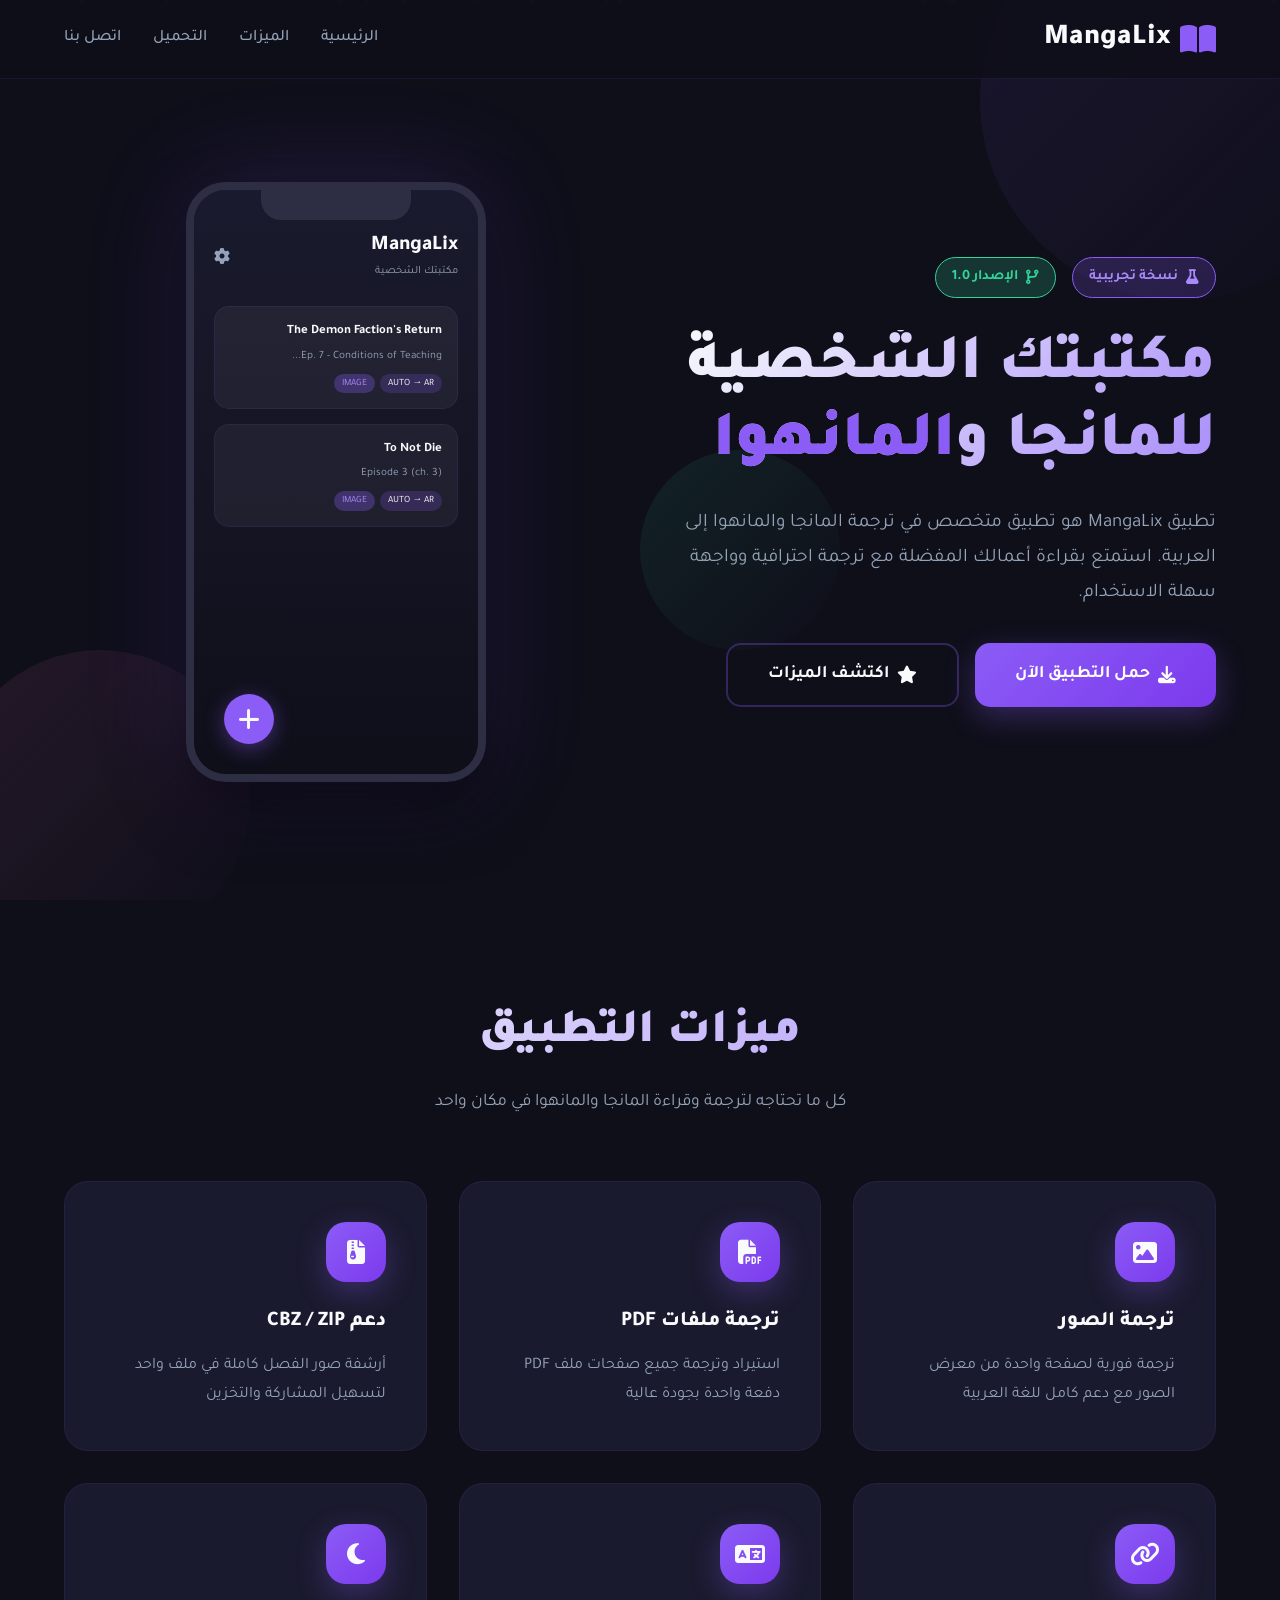
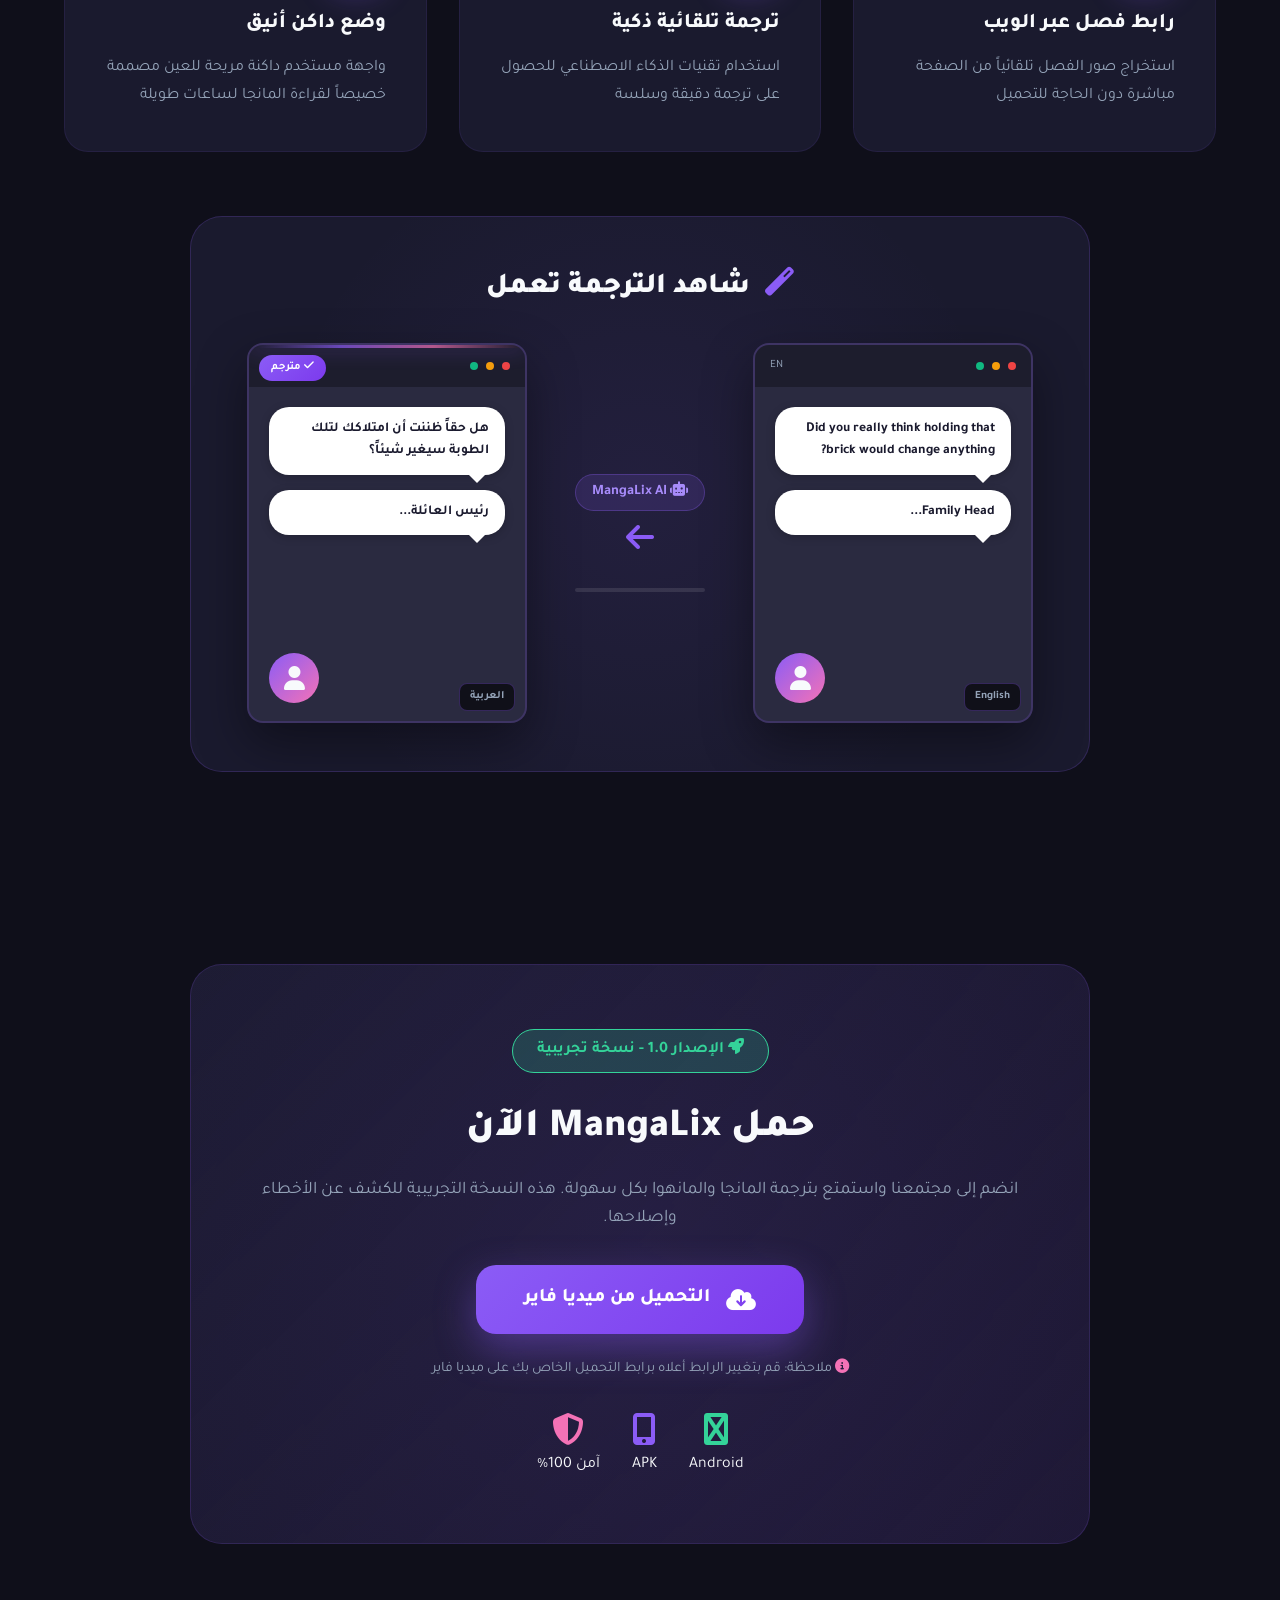
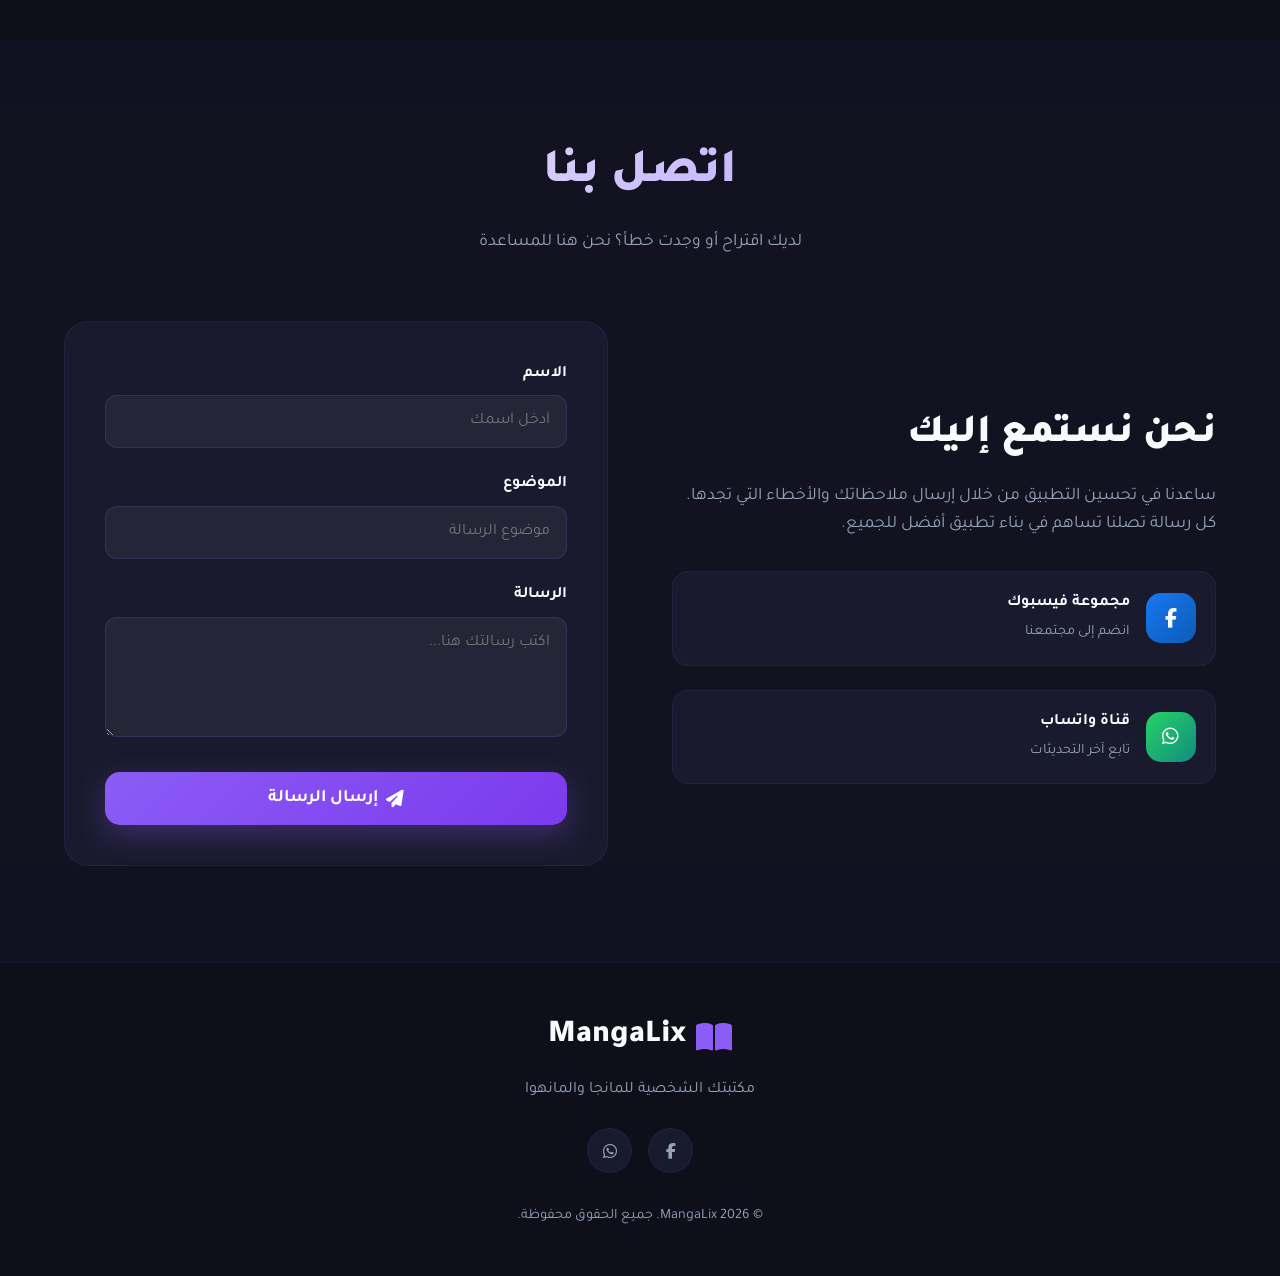
==== index.html @ 14a96220 "Add files via upload" ====
<!DOCTYPE html>
<html lang="ar" dir="rtl">
<head>
    <meta charset="UTF-8">
    <meta name="viewport" content="width=device-width, initial-scale=1.0">
    <title>MangaLix - مكتبتك الشخصية للمانجا والمانهوا</title>
    <link href="https://fonts.googleapis.com/css2?family=Tajawal:wght@300;400;500;700;800;900&display=swap" rel="stylesheet">
    <link rel="stylesheet" href="https://cdnjs.cloudflare.com/ajax/libs/font-awesome/6.4.0/css/all.min.css">
    <link href="https://unpkg.com/aos@2.3.1/dist/aos.css" rel="stylesheet">
    <style>
        :root {
            --primary: #8b5cf6;
            --primary-dark: #7c3aed;
            --primary-light: #a78bfa;
            --bg-dark: #0f0f1a;
            --bg-card: #1a1a2e;
            --bg-card-hover: #252542;
            --text-primary: #f8fafc;
            --text-secondary: #94a3b8;
            --accent: #f472b6;
            --success: #34d399;
        }

        * {
            margin: 0;
            padding: 0;
            box-sizing: border-box;
        }

        body {
            font-family: 'Tajawal', sans-serif;
            background: var(--bg-dark);
            color: var(--text-primary);
            overflow-x: hidden;
            line-height: 1.6;
        }

        .bg-animation {
            position: fixed;
            top: 0;
            left: 0;
            width: 100%;
            height: 100%;
            z-index: -1;
            overflow: hidden;
        }

        .bg-animation .circle {
            position: absolute;
            border-radius: 50%;
            background: linear-gradient(135deg, var(--primary), transparent);
            opacity: 0.1;
            animation: float 20s infinite ease-in-out;
        }

        .bg-animation .circle:nth-child(1) {
            width: 400px;
            height: 400px;
            top: -100px;
            right: -100px;
            animation-delay: 0s;
        }

        .bg-animation .circle:nth-child(2) {
            width: 300px;
            height: 300px;
            bottom: -50px;
            left: -50px;
            background: linear-gradient(135deg, var(--accent), transparent);
            animation-delay: 5s;
        }

        .bg-animation .circle:nth-child(3) {
            width: 200px;
            height: 200px;
            top: 50%;
            left: 50%;
            background: linear-gradient(135deg, var(--success), transparent);
            animation-delay: 10s;
        }

        @keyframes float {
            0%, 100% { transform: translate(0, 0) scale(1); }
            33% { transform: translate(30px, -30px) scale(1.1); }
            66% { transform: translate(-20px, 20px) scale(0.9); }
        }

        nav {
            position: fixed;
            top: 0;
            width: 100%;
            padding: 1rem 5%;
            display: flex;
            justify-content: space-between;
            align-items: center;
            z-index: 1000;
            background: rgba(15, 15, 26, 0.9);
            backdrop-filter: blur(20px);
            border-bottom: 1px solid rgba(139, 92, 246, 0.1);
            transition: all 0.3s ease;
        }

        nav.scrolled {
            padding: 0.7rem 5%;
            box-shadow: 0 10px 40px rgba(139, 92, 246, 0.1);
        }

        .logo {
            display: flex;
            align-items: center;
            gap: 10px;
            font-size: 1.8rem;
            font-weight: 900;
            color: var(--text-primary);
            text-decoration: none;
        }

        .logo i {
            color: var(--primary);
            font-size: 2rem;
        }

        .nav-links {
            display: flex;
            gap: 2rem;
            list-style: none;
        }

        .nav-links a {
            color: var(--text-secondary);
            text-decoration: none;
            font-weight: 500;
            transition: all 0.3s ease;
            position: relative;
        }

        .nav-links a::after {
            content: '';
            position: absolute;
            bottom: -5px;
            right: 0;
            width: 0;
            height: 2px;
            background: var(--primary);
            transition: width 0.3s ease;
        }

        .nav-links a:hover {
            color: var(--primary);
        }

        .nav-links a:hover::after {
            width: 100%;
        }

        .mobile-menu-btn {
            display: none;
            background: none;
            border: none;
            color: var(--text-primary);
            font-size: 1.5rem;
            cursor: pointer;
        }

        .hero {
            min-height: 100vh;
            display: flex;
            align-items: center;
            justify-content: center;
            padding: 8rem 5% 4rem;
            position: relative;
        }

        .hero-content {
            display: grid;
            grid-template-columns: 1fr 1fr;
            gap: 4rem;
            max-width: 1400px;
            width: 100%;
            align-items: center;
        }

        .hero-text h1 {
            font-size: 4rem;
            font-weight: 900;
            line-height: 1.2;
            margin-bottom: 1.5rem;
            background: linear-gradient(135deg, var(--text-primary), var(--primary-light));
            -webkit-background-clip: text;
            -webkit-text-fill-color: transparent;
            background-clip: text;
        }

        .hero-text h1 span {
            color: var(--primary);
            -webkit-text-fill-color: var(--primary);
        }

        .hero-text p {
            font-size: 1.2rem;
            color: var(--text-secondary);
            margin-bottom: 2rem;
            line-height: 1.8;
        }

        .hero-badges {
            display: flex;
            gap: 1rem;
            margin-bottom: 2rem;
            flex-wrap: wrap;
        }

        .badge {
            padding: 0.5rem 1rem;
            border-radius: 50px;
            font-size: 0.9rem;
            font-weight: 600;
            display: flex;
            align-items: center;
            gap: 0.5rem;
        }

        .badge.beta {
            background: rgba(139, 92, 246, 0.2);
            color: var(--primary-light);
            border: 1px solid var(--primary);
        }

        .badge.version {
            background: rgba(52, 211, 153, 0.2);
            color: var(--success);
            border: 1px solid var(--success);
        }

        .cta-buttons {
            display: flex;
            gap: 1rem;
            flex-wrap: wrap;
        }

        .btn {
            padding: 1rem 2.5rem;
            border-radius: 15px;
            font-size: 1.1rem;
            font-weight: 700;
            text-decoration: none;
            display: inline-flex;
            align-items: center;
            gap: 0.5rem;
            transition: all 0.3s ease;
            cursor: pointer;
            border: none;
            font-family: 'Tajawal', sans-serif;
        }

        .btn-primary {
            background: linear-gradient(135deg, var(--primary), var(--primary-dark));
            color: white;
            box-shadow: 0 10px 30px rgba(139, 92, 246, 0.3);
        }

        .btn-primary:hover {
            transform: translateY(-3px);
            box-shadow: 0 15px 40px rgba(139, 92, 246, 0.4);
        }

        .btn-secondary {
            background: transparent;
            color: var(--text-primary);
            border: 2px solid rgba(139, 92, 246, 0.3);
        }

        .btn-secondary:hover {
            border-color: var(--primary);
            background: rgba(139, 92, 246, 0.1);
        }

        .hero-image {
            position: relative;
            display: flex;
            justify-content: center;
        }

        .phone-mockup {
            width: 300px;
            height: 600px;
            background: var(--bg-card);
            border-radius: 40px;
            border: 8px solid #2d2d44;
            position: relative;
            overflow: hidden;
            box-shadow: 0 30px 60px rgba(0, 0, 0, 0.5), 0 0 100px rgba(139, 92, 246, 0.2);
            animation: phoneFloat 6s ease-in-out infinite;
        }

        @keyframes phoneFloat {
            0%, 100% { transform: translateY(0) rotate(0deg); }
            50% { transform: translateY(-20px) rotate(2deg); }
        }

        .phone-mockup .notch {
            position: absolute;
            top: 0;
            left: 50%;
            transform: translateX(-50%);
            width: 150px;
            height: 30px;
            background: #2d2d44;
            border-radius: 0 0 20px 20px;
            z-index: 10;
        }

        .phone-screen {
            width: 100%;
            height: 100%;
            background: linear-gradient(180deg, #1a1a2e 0%, #0f0f1a 100%);
            padding: 40px 20px 20px;
            display: flex;
            flex-direction: column;
            gap: 15px;
        }

        .phone-header {
            display: flex;
            justify-content: space-between;
            align-items: center;
            margin-bottom: 10px;
        }

        .phone-header .app-title {
            font-weight: 800;
            font-size: 1.3rem;
            color: var(--text-primary);
        }

        .phone-header .app-subtitle {
            font-size: 0.7rem;
            color: var(--text-secondary);
        }

        .phone-card {
            background: rgba(255, 255, 255, 0.05);
            border-radius: 15px;
            padding: 15px;
            border: 1px solid rgba(139, 92, 246, 0.1);
        }

        .phone-card .card-title {
            font-size: 0.9rem;
            font-weight: 700;
            margin-bottom: 5px;
        }

        .phone-card .card-desc {
            font-size: 0.7rem;
            color: var(--text-secondary);
        }

        .phone-fab {
            position: absolute;
            bottom: 30px;
            left: 30px;
            width: 50px;
            height: 50px;
            background: var(--primary);
            border-radius: 50%;
            display: flex;
            align-items: center;
            justify-content: center;
            font-size: 1.5rem;
            box-shadow: 0 5px 20px rgba(139, 92, 246, 0.4);
        }

        /* Features Section */
        .features {
            padding: 6rem 5%;
            position: relative;
        }

        .section-header {
            text-align: center;
            margin-bottom: 4rem;
        }

        .section-header h2 {
            font-size: 3rem;
            font-weight: 900;
            margin-bottom: 1rem;
            background: linear-gradient(135deg, var(--text-primary), var(--primary-light));
            -webkit-background-clip: text;
            -webkit-text-fill-color: transparent;
            background-clip: text;
        }

        .section-header p {
            color: var(--text-secondary);
            font-size: 1.1rem;
            max-width: 600px;
            margin: 0 auto;
        }

        .features-grid {
            display: grid;
            grid-template-columns: repeat(auto-fit, minmax(300px, 1fr));
            gap: 2rem;
            max-width: 1400px;
            margin: 0 auto;
        }

        .feature-card {
            background: var(--bg-card);
            border-radius: 24px;
            padding: 2.5rem;
            border: 1px solid rgba(139, 92, 246, 0.1);
            transition: all 0.4s ease;
            position: relative;
            overflow: hidden;
        }

        .feature-card::before {
            content: '';
            position: absolute;
            top: 0;
            left: 0;
            width: 100%;
            height: 4px;
            background: linear-gradient(90deg, var(--primary), var(--accent));
            transform: scaleX(0);
            transform-origin: right;
            transition: transform 0.4s ease;
        }

        .feature-card:hover {
            transform: translateY(-10px);
            background: var(--bg-card-hover);
            box-shadow: 0 20px 40px rgba(0, 0, 0, 0.3);
        }

        .feature-card:hover::before {
            transform: scaleX(1);
        }

        .feature-icon {
            width: 60px;
            height: 60px;
            background: linear-gradient(135deg, var(--primary), var(--primary-dark));
            border-radius: 20px;
            display: flex;
            align-items: center;
            justify-content: center;
            font-size: 1.5rem;
            margin-bottom: 1.5rem;
            box-shadow: 0 10px 30px rgba(139, 92, 246, 0.3);
        }

        .feature-card h3 {
            font-size: 1.3rem;
            margin-bottom: 0.8rem;
            font-weight: 800;
        }

        .feature-card p {
            color: var(--text-secondary);
            line-height: 1.8;
        }

        /* Manga Translation Animation */
        .manga-translate-demo {
            max-width: 900px;
            margin: 4rem auto 0;
            background: var(--bg-card);
            border-radius: 32px;
            padding: 3rem;
            border: 1px solid rgba(139, 92, 246, 0.2);
            position: relative;
            overflow: hidden;
        }

        .manga-translate-demo::before {
            content: '';
            position: absolute;
            top: 0;
            left: 0;
            width: 100%;
            height: 100%;
            background: radial-gradient(circle at 50% 50%, rgba(139, 92, 246, 0.08) 0%, transparent 70%);
            pointer-events: none;
        }

        .manga-translate-demo > * {
            position: relative;
            z-index: 1;
        }

        .manga-translate-demo h3 {
            text-align: center;
            font-size: 1.8rem;
            font-weight: 900;
            margin-bottom: 2rem;
            color: var(--text-primary);
        }

        .manga-translate-demo h3 i {
            color: var(--primary);
            margin-left: 0.5rem;
        }

        .manga-page-container {
            display: flex;
            justify-content: center;
            align-items: center;
            gap: 3rem;
            flex-wrap: wrap;
        }

        .manga-page {
            width: 280px;
            height: 380px;
            background: #2a2a40;
            border-radius: 16px;
            position: relative;
            overflow: hidden;
            box-shadow: 0 20px 50px rgba(0,0,0,0.4);
            border: 2px solid rgba(139, 92, 246, 0.2);
        }

        .manga-page-header {
            padding: 12px 15px;
            background: rgba(0,0,0,0.3);
            display: flex;
            align-items: center;
            gap: 8px;
        }

        .manga-page-header .dot {
            width: 8px;
            height: 8px;
            border-radius: 50%;
        }

        .manga-page-header .dot.red { background: #ef4444; }
        .manga-page-header .dot.yellow { background: #f59e0b; }
        .manga-page-header .dot.green { background: #10b981; }

        .manga-page-header span {
            font-size: 0.7rem;
            color: var(--text-secondary);
            margin-right: auto;
        }

        .manga-content {
            padding: 20px;
            display: flex;
            flex-direction: column;
            gap: 15px;
            height: calc(100% - 40px);
        }

        .manga-bubble {
            background: white;
            border-radius: 20px;
            padding: 12px 16px;
            position: relative;
            box-shadow: 0 2px 10px rgba(0,0,0,0.2);
            transition: all 0.8s ease;
        }

        .manga-bubble::after {
            content: '';
            position: absolute;
            bottom: -8px;
            right: 20px;
            width: 0;
            height: 0;
            border-left: 8px solid transparent;
            border-right: 8px solid transparent;
            border-top: 8px solid white;
        }

        .manga-bubble .bubble-text {
            font-size: 0.85rem;
            color: #1a1a2e;
            font-weight: 600;
            transition: all 0.8s ease;
            min-height: 20px;
        }

        .manga-bubble.arabic .bubble-text {
            direction: rtl;
            text-align: right;
        }

        .manga-avatar {
            width: 50px;
            height: 50px;
            border-radius: 50%;
            background: linear-gradient(135deg, var(--primary), var(--accent));
            display: flex;
            align-items: center;
            justify-content: center;
            font-size: 1.5rem;
            margin-top: auto;
            align-self: flex-end;
        }

        .arrow-container {
            display: flex;
            flex-direction: column;
            align-items: center;
            gap: 0.5rem;
        }

        .arrow-container .translate-label {
            font-size: 0.9rem;
            color: var(--primary-light);
            font-weight: 700;
            background: rgba(139, 92, 246, 0.15);
            padding: 6px 16px;
            border-radius: 50px;
            border: 1px solid rgba(139, 92, 246, 0.3);
        }

        .arrow-container .arrow-icon {
            font-size: 2rem;
            color: var(--primary);
            animation: arrowPulse 2s ease-in-out infinite;
        }

        @keyframes arrowPulse {
            0%, 100% { transform: translateX(0); opacity: 1; }
            50% { transform: translateX(-10px); opacity: 0.6; }
        }

        .scan-line {
            position: absolute;
            top: 0;
            left: 0;
            width: 100%;
            height: 3px;
            background: linear-gradient(90deg, transparent, var(--primary), var(--accent), transparent);
            box-shadow: 0 0 20px var(--primary);
            animation: scanDown 3s ease-in-out infinite;
            opacity: 0.7;
        }

        @keyframes scanDown {
            0% { top: 0; opacity: 0; }
            10% { opacity: 0.7; }
            90% { opacity: 0.7; }
            100% { top: 100%; opacity: 0; }
        }

        .translate-badge {
            position: absolute;
            top: 10px;
            left: 10px;
            background: linear-gradient(135deg, var(--primary), var(--primary-dark));
            color: white;
            padding: 4px 12px;
            border-radius: 50px;
            font-size: 0.7rem;
            font-weight: 700;
            animation: badgePulse 2s ease-in-out infinite;
        }

        @keyframes badgePulse {
            0%, 100% { transform: scale(1); }
            50% { transform: scale(1.1); }
        }

        .lang-indicator {
            position: absolute;
            bottom: 10px;
            right: 10px;
            background: rgba(0,0,0,0.6);
            padding: 4px 10px;
            border-radius: 8px;
            font-size: 0.7rem;
            font-weight: 700;
            color: var(--text-secondary);
            border: 1px solid rgba(139, 92, 246, 0.3);
        }

        .progress-bar {
            width: 100%;
            height: 4px;
            background: rgba(255,255,255,0.1);
            border-radius: 2px;
            margin-top: 10px;
            overflow: hidden;
        }

        .progress-bar .fill {
            height: 100%;
            background: linear-gradient(90deg, var(--primary), var(--accent));
            border-radius: 2px;
            width: 0%;
            animation: progressFill 3s ease-in-out infinite;
        }

        @keyframes progressFill {
            0% { width: 0%; }
            50% { width: 100%; }
            100% { width: 100%; }
        }

        /* Download Section */
        .download {
            padding: 6rem 5%;
            position: relative;
        }

        .download-card {
            max-width: 900px;
            margin: 0 auto;
            background: linear-gradient(135deg, var(--bg-card), rgba(139, 92, 246, 0.1));
            border-radius: 32px;
            padding: 4rem;
            text-align: center;
            border: 1px solid rgba(139, 92, 246, 0.2);
            position: relative;
            overflow: hidden;
        }

        .download-card::before {
            content: '';
            position: absolute;
            top: -50%;
            left: -50%;
            width: 200%;
            height: 200%;
            background: radial-gradient(circle, rgba(139, 92, 246, 0.1) 0%, transparent 70%);
            animation: rotate 20s linear infinite;
        }

        @keyframes rotate {
            from { transform: rotate(0deg); }
            to { transform: rotate(360deg); }
        }

        .download-card > * {
            position: relative;
            z-index: 1;
        }

        .download-card h2 {
            font-size: 2.5rem;
            font-weight: 900;
            margin-bottom: 1rem;
        }

        .download-card .version-tag {
            display: inline-block;
            background: rgba(52, 211, 153, 0.2);
            color: var(--success);
            padding: 0.5rem 1.5rem;
            border-radius: 50px;
            font-weight: 700;
            margin-bottom: 1.5rem;
            border: 1px solid var(--success);
        }

        .download-card p {
            color: var(--text-secondary);
            margin-bottom: 2rem;
            font-size: 1.1rem;
        }

        .download-btn {
            display: inline-flex;
            align-items: center;
            gap: 1rem;
            background: linear-gradient(135deg, var(--primary), var(--primary-dark));
            color: white;
            padding: 1.2rem 3rem;
            border-radius: 20px;
            text-decoration: none;
            font-size: 1.2rem;
            font-weight: 800;
            box-shadow: 0 15px 40px rgba(139, 92, 246, 0.4);
            transition: all 0.3s ease;
            border: none;
            cursor: pointer;
            font-family: 'Tajawal', sans-serif;
        }

        .download-btn:hover {
            transform: translateY(-5px) scale(1.05);
            box-shadow: 0 25px 50px rgba(139, 92, 246, 0.5);
        }

        .download-btn i {
            font-size: 1.5rem;
        }

        .download-note {
            margin-top: 1.5rem;
            color: var(--text-secondary);
            font-size: 0.9rem;
        }

        .download-note i {
            color: var(--accent);
        }

        .download-card .platforms {
            margin-top: 2rem;
            display: flex;
            justify-content: center;
            gap: 2rem;
            flex-wrap: wrap;
        }

        .download-card .platforms > div {
            text-align: center;
        }

        .download-card .platforms i {
            font-size: 2rem;
            margin-bottom: 0.5rem;
        }

        .download-card .platforms span {
            font-size: 0.9rem;
            color: var(--text-secondary);
        }

        /* Contact Section */
        .contact {
            padding: 6rem 5%;
            background: rgba(139, 92, 246, 0.03);
        }

        .contact-grid {
            display: grid;
            grid-template-columns: 1fr 1fr;
            gap: 4rem;
            max-width: 1200px;
            margin: 0 auto;
            align-items: center;
        }

        .contact-info h2 {
            font-size: 2.5rem;
            font-weight: 900;
            margin-bottom: 1rem;
        }

        .contact-info p {
            color: var(--text-secondary);
            margin-bottom: 2rem;
            font-size: 1.1rem;
        }

        .contact-methods {
            display: flex;
            flex-direction: column;
            gap: 1.5rem;
        }

        .contact-method {
            display: flex;
            align-items: center;
            gap: 1rem;
            padding: 1.2rem;
            background: var(--bg-card);
            border-radius: 16px;
            border: 1px solid rgba(139, 92, 246, 0.1);
            transition: all 0.3s ease;
            text-decoration: none;
            color: var(--text-primary);
        }

        .contact-method:hover {
            background: var(--bg-card-hover);
            transform: translateX(-10px);
            border-color: var(--primary);
        }

        .contact-method .icon {
            width: 50px;
            height: 50px;
            background: linear-gradient(135deg, var(--primary), var(--primary-dark));
            border-radius: 15px;
            display: flex;
            align-items: center;
            justify-content: center;
            font-size: 1.2rem;
            flex-shrink: 0;
        }

        .contact-method .info h4 {
            font-weight: 700;
            margin-bottom: 0.2rem;
        }

        .contact-method .info span {
            color: var(--text-secondary);
            font-size: 0.9rem;
        }

        .contact-form {
            background: var(--bg-card);
            padding: 2.5rem;
            border-radius: 24px;
            border: 1px solid rgba(139, 92, 246, 0.1);
        }

        .form-group {
            margin-bottom: 1.5rem;
        }

        .form-group label {
            display: block;
            margin-bottom: 0.5rem;
            font-weight: 600;
        }

        .form-group input,
        .form-group textarea {
            width: 100%;
            padding: 1rem;
            background: rgba(255, 255, 255, 0.05);
            border: 1px solid rgba(139, 92, 246, 0.2);
            border-radius: 12px;
            color: var(--text-primary);
            font-family: 'Tajawal', sans-serif;
            font-size: 1rem;
            transition: all 0.3s ease;
        }

        .form-group input:focus,
        .form-group textarea:focus {
            outline: none;
            border-color: var(--primary);
            box-shadow: 0 0 20px rgba(139, 92, 246, 0.1);
        }

        .form-group textarea {
            min-height: 120px;
            resize: vertical;
        }

        /* Footer */
        footer {
            padding: 3rem 5%;
            text-align: center;
            border-top: 1px solid rgba(139, 92, 246, 0.1);
        }

        .footer-logo {
            font-size: 2rem;
            font-weight: 900;
            margin-bottom: 1rem;
            display: flex;
            align-items: center;
            justify-content: center;
            gap: 10px;
        }

        .footer-logo i {
            color: var(--primary);
        }

        footer p {
            color: var(--text-secondary);
            margin-bottom: 1.5rem;
        }

        .social-links {
            display: flex;
            justify-content: center;
            gap: 1rem;
            margin-bottom: 2rem;
        }

        .social-links a {
            width: 45px;
            height: 45px;
            background: var(--bg-card);
            border-radius: 50%;
            display: flex;
            align-items: center;
            justify-content: center;
            color: var(--text-secondary);
            text-decoration: none;
            transition: all 0.3s ease;
            border: 1px solid rgba(139, 92, 246, 0.1);
        }

        .social-links a:hover {
            background: var(--primary);
            color: white;
            transform: translateY(-5px);
        }

        .copyright {
            color: var(--text-secondary);
            font-size: 0.9rem;
        }

        .particles {
            position: fixed;
            top: 0;
            left: 0;
            width: 100%;
            height: 100%;
            pointer-events: none;
            z-index: 0;
        }

        .particle {
            position: absolute;
            width: 4px;
            height: 4px;
            background: var(--primary);
            border-radius: 50%;
            opacity: 0.3;
            animation: particleFloat 15s infinite;
        }

        @keyframes particleFloat {
            0%, 100% {
                transform: translateY(100vh) rotate(0deg);
                opacity: 0;
            }
            10% {
                opacity: 0.3;
            }
            90% {
                opacity: 0.3;
            }
            100% {
                transform: translateY(-100vh) rotate(720deg);
                opacity: 0;
            }
        }

        ::-webkit-scrollbar {
            width: 10px;
        }

        ::-webkit-scrollbar-track {
            background: var(--bg-dark);
        }

        ::-webkit-scrollbar-thumb {
            background: var(--primary-dark);
            border-radius: 5px;
        }

        ::-webkit-scrollbar-thumb:hover {
            background: var(--primary);
        }

        @media (max-width: 968px) {
            .hero-content {
                grid-template-columns: 1fr;
                text-align: center;
            }

            .hero-text h1 {
                font-size: 2.5rem;
            }

            .hero-badges {
                justify-content: center;
            }

            .cta-buttons {
                justify-content: center;
            }

            .hero-image {
                order: -1;
            }

            .phone-mockup {
                width: 250px;
                height: 500px;
            }

            .contact-grid {
                grid-template-columns: 1fr;
            }

            .nav-links {
                display: none;
            }

            .mobile-menu-btn {
                display: block;
            }

            .section-header h2 {
                font-size: 2rem;
            }

            .download-card {
                padding: 2rem;
            }

            .manga-page-container {
                flex-direction: column;
                gap: 1.5rem;
            }

            .manga-page {
                width: 260px;
                height: 350px;
            }

            .arrow-container .arrow-icon {
                transform: rotate(90deg);
            }
        }

        .loader {
            position: fixed;
            top: 0;
            left: 0;
            width: 100%;
            height: 100%;
            background: var(--bg-dark);
            display: flex;
            align-items: center;
            justify-content: center;
            z-index: 9999;
            transition: opacity 0.5s ease, visibility 0.5s ease;
        }

        .loader.hidden {
            opacity: 0;
            visibility: hidden;
        }

        .loader-content {
            text-align: center;
        }

        .loader-spinner {
            width: 60px;
            height: 60px;
            border: 4px solid rgba(139, 92, 246, 0.2);
            border-top-color: var(--primary);
            border-radius: 50%;
            animation: spin 1s linear infinite;
            margin: 0 auto 1rem;
        }

        @keyframes spin {
            to { transform: rotate(360deg); }
        }

        .loader-text {
            font-size: 1.2rem;
            font-weight: 700;
            color: var(--primary);
        }
    </style>
</head>
<body>
    <!-- Loading Screen -->
    <div class="loader" id="loader">
        <div class="loader-content">
            <div class="loader-spinner"></div>
            <div class="loader-text">MangaLix</div>
        </div>
    </div>

    <!-- Background Animation -->
    <div class="bg-animation">
        <div class="circle"></div>
        <div class="circle"></div>
        <div class="circle"></div>
    </div>

    <!-- Particles -->
    <div class="particles" id="particles"></div>

    <!-- Navigation -->
    <nav id="navbar">
        <a href="#" class="logo">
            <i class="fas fa-book-open"></i>
            MangaLix
        </a>
        <ul class="nav-links">
            <li><a href="#home">الرئيسية</a></li>
            <li><a href="#features">الميزات</a></li>
            <li><a href="#download">التحميل</a></li>
            <li><a href="#contact">اتصل بنا</a></li>
        </ul>
        <button class="mobile-menu-btn" onclick="toggleMobileMenu()">
            <i class="fas fa-bars"></i>
        </button>
    </nav>

    <!-- Mobile Menu -->
    <div id="mobileMenu" style="display: none; position: fixed; top: 70px; right: 0; width: 100%; background: rgba(15, 15, 26, 0.98); backdrop-filter: blur(20px); z-index: 999; padding: 2rem; border-bottom: 1px solid rgba(139, 92, 246, 0.2);">
        <ul style="list-style: none; display: flex; flex-direction: column; gap: 1.5rem; text-align: center;">
            <li><a href="#home" style="color: var(--text-primary); text-decoration: none; font-size: 1.2rem; font-weight: 600;" onclick="toggleMobileMenu()">الرئيسية</a></li>
            <li><a href="#features" style="color: var(--text-primary); text-decoration: none; font-size: 1.2rem; font-weight: 600;" onclick="toggleMobileMenu()">الميزات</a></li>
            <li><a href="#download" style="color: var(--text-primary); text-decoration: none; font-size: 1.2rem; font-weight: 600;" onclick="toggleMobileMenu()">التحميل</a></li>
            <li><a href="#contact" style="color: var(--text-primary); text-decoration: none; font-size: 1.2rem; font-weight: 600;" onclick="toggleMobileMenu()">اتصل بنا</a></li>
        </ul>
    </div>

    <!-- Hero Section -->
    <section class="hero" id="home">
        <div class="hero-content">
            <div class="hero-text" data-aos="fade-right" data-aos-duration="1000">
                <div class="hero-badges">
                    <span class="badge beta"><i class="fas fa-flask"></i> نسخة تجريبية</span>
                    <span class="badge version"><i class="fas fa-code-branch"></i> الإصدار 1.0</span>
                </div>
                <h1>مكتبتك الشخصية<br>للمانجا و<span>المانهوا</span></h1>
                <p>تطبيق MangaLix هو تطبيق متخصص في ترجمة المانجا والمانهوا إلى العربية. استمتع بقراءة أعمالك المفضلة مع ترجمة احترافية وواجهة سهلة الاستخدام.</p>
                <div class="cta-buttons">
                    <a href="#download" class="btn btn-primary">
                        <i class="fas fa-download"></i>
                        حمل التطبيق الآن
                    </a>
                    <a href="#features" class="btn btn-secondary">
                        <i class="fas fa-star"></i>
                        اكتشف الميزات
                    </a>
                </div>
            </div>
            <div class="hero-image" data-aos="fade-left" data-aos-duration="1000">
                <div class="phone-mockup">
                    <div class="notch"></div>
                    <div class="phone-screen">
                        <div class="phone-header">
                            <div>
                                <div class="app-title">MangaLix</div>
                                <div class="app-subtitle">مكتبتك الشخصية</div>
                            </div>
                            <i class="fas fa-cog" style="color: var(--text-secondary);"></i>
                        </div>
                        <div class="phone-card">
                            <div class="card-title" style="font-size: 0.8rem;">The Demon Faction's Return</div>
                            <div class="card-desc">Ep. 7 - Conditions of Teaching...</div>
                            <div style="margin-top: 8px; display: flex; gap: 5px;">
                                <span style="background: rgba(139,92,246,0.2); padding: 2px 8px; border-radius: 10px; font-size: 0.6rem;">AUTO → AR</span>
                                <span style="background: rgba(139,92,246,0.3); padding: 2px 8px; border-radius: 10px; font-size: 0.6rem; color: var(--primary-light);">IMAGE</span>
                            </div>
                        </div>
                        <div class="phone-card">
                            <div class="card-title" style="font-size: 0.8rem;">To Not Die</div>
                            <div class="card-desc">Episode 3 (ch. 3)</div>
                            <div style="margin-top: 8px; display: flex; gap: 5px;">
                                <span style="background: rgba(139,92,246,0.2); padding: 2px 8px; border-radius: 10px; font-size: 0.6rem;">AUTO → AR</span>
                                <span style="background: rgba(139,92,246,0.3); padding: 2px 8px; border-radius: 10px; font-size: 0.6rem; color: var(--primary-light);">IMAGE</span>
                            </div>
                        </div>
                        <div class="phone-fab">
                            <i class="fas fa-plus"></i>
                        </div>
                    </div>
                </div>
            </div>
        </div>
    </section>

    <!-- Features Section -->
    <section class="features" id="features">
        <div class="section-header" data-aos="fade-up">
            <h2>ميزات التطبيق</h2>
            <p>كل ما تحتاجه لترجمة وقراءة المانجا والمانهوا في مكان واحد</p>
        </div>
        <div class="features-grid">
            <div class="feature-card" data-aos="fade-up" data-aos-delay="0">
                <div class="feature-icon">
                    <i class="fas fa-image"></i>
                </div>
                <h3>ترجمة الصور</h3>
                <p>ترجمة فورية لصفحة واحدة من معرض الصور مع دعم كامل للغة العربية</p>
            </div>
            <div class="feature-card" data-aos="fade-up" data-aos-delay="100">
                <div class="feature-icon">
                    <i class="fas fa-file-pdf"></i>
                </div>
                <h3>ترجمة ملفات PDF</h3>
                <p>استيراد وترجمة جميع صفحات ملف PDF دفعة واحدة بجودة عالية</p>
            </div>
            <div class="feature-card" data-aos="fade-up" data-aos-delay="200">
                <div class="feature-icon">
                    <i class="fas fa-file-archive"></i>
                </div>
                <h3>دعم CBZ / ZIP</h3>
                <p>أرشفة صور الفصل كاملة في ملف واحد لتسهيل المشاركة والتخزين</p>
            </div>
            <div class="feature-card" data-aos="fade-up" data-aos-delay="300">
                <div class="feature-icon">
                    <i class="fas fa-link"></i>
                </div>
                <h3>رابط فصل عبر الويب</h3>
                <p>استخراج صور الفصل تلقائياً من الصفحة مباشرة دون الحاجة للتحميل</p>
            </div>
            <div class="feature-card" data-aos="fade-up" data-aos-delay="400">
                <div class="feature-icon">
                    <i class="fas fa-language"></i>
                </div>
                <h3>ترجمة تلقائية ذكية</h3>
                <p>استخدام تقنيات الذكاء الاصطناعي للحصول على ترجمة دقيقة وسلسة</p>
            </div>
            <div class="feature-card" data-aos="fade-up" data-aos-delay="500">
                <div class="feature-icon">
                    <i class="fas fa-moon"></i>
                </div>
                <h3>وضع داكن أنيق</h3>
                <p>واجهة مستخدم داكنة مريحة للعين مصممة خصيصاً لقراءة المانجا لساعات طويلة</p>
            </div>
        </div>

        <!-- Manga Translation Animation -->
        <div class="manga-translate-demo" data-aos="zoom-in" data-aos-delay="200">
            <h3><i class="fas fa-magic"></i> شاهد الترجمة تعمل</h3>
            <div class="manga-page-container">
                <!-- English Page -->
                <div class="manga-page" id="manga-en">
                    <div class="manga-page-header">
                        <div class="dot red"></div>
                        <div class="dot yellow"></div>
                        <div class="dot green"></div>
                        <span>EN</span>
                    </div>
                    <div class="manga-content">
                        <div class="manga-bubble">
                            <div class="bubble-text" id="text-en-1">Did you really think holding that brick would change anything?</div>
                        </div>
                        <div class="manga-bubble">
                            <div class="bubble-text" id="text-en-2">Family Head...</div>
                        </div>
                        <div class="manga-avatar">
                            <i class="fas fa-user"></i>
                        </div>
                    </div>
                    <div class="lang-indicator">English</div>
                </div>

                <!-- Arrow -->
                <div class="arrow-container">
                    <div class="translate-label"><i class="fas fa-robot"></i> MangaLix AI</div>
                    <div class="arrow-icon"><i class="fas fa-arrow-left"></i></div>
                    <div class="progress-bar">
                        <div class="fill"></div>
                    </div>
                </div>

                <!-- Arabic Page -->
                <div class="manga-page" id="manga-ar">
                    <div class="scan-line"></div>
                    <div class="translate-badge"><i class="fas fa-check"></i> مترجم</div>
                    <div class="manga-page-header">
                        <div class="dot red"></div>
                        <div class="dot yellow"></div>
                        <div class="dot green"></div>
                        <span>AR</span>
                    </div>
                    <div class="manga-content">
                        <div class="manga-bubble arabic">
                            <div class="bubble-text" id="text-ar-1">هل حقاً ظننت أن امتلاكك لتلك الطوبة سيغير شيئاً؟</div>
                        </div>
                        <div class="manga-bubble arabic">
                            <div class="bubble-text" id="text-ar-2">رئيس العائلة...</div>
                        </div>
                        <div class="manga-avatar">
                            <i class="fas fa-user"></i>
                        </div>
                    </div>
                    <div class="lang-indicator">العربية</div>
                </div>
            </div>
        </div>
    </section>

    <!-- Download Section -->
    <section class="download" id="download">
        <div class="download-card" data-aos="zoom-in">
            <span class="version-tag"><i class="fas fa-rocket"></i> الإصدار 1.0 - نسخة تجريبية</span>
            <h2>حمل MangaLix الآن</h2>
            <p>انضم إلى مجتمعنا واستمتع بترجمة المانجا والمانهوا بكل سهولة. هذه النسخة التجريبية للكشف عن الأخطاء وإصلاحها.</p>
            <a href="https://www.mediafire.com/file/xxxxxxx/MangaLix-v1.0.apk/file" target="_blank" class="download-btn" onclick="handleDownload()">
                <i class="fas fa-cloud-download-alt"></i>
                التحميل من ميديا فاير
            </a>
            <div class="download-note">
                <i class="fas fa-info-circle"></i>
                ملاحظة: قم بتغيير الرابط أعلاه برابط التحميل الخاص بك على ميديا فاير
            </div>
            <div class="platforms">
                <div>
                    <i class="fas fa-android" style="color: var(--success);"></i>
                    <div>Android</div>
                </div>
                <div>
                    <i class="fas fa-mobile-alt" style="color: var(--primary);"></i>
                    <div>APK</div>
                </div>
                <div>
                    <i class="fas fa-shield-alt" style="color: var(--accent);"></i>
                    <div>آمن 100%</div>
                </div>
            </div>
        </div>
    </section>

    <!-- Contact Section -->
    <section class="contact" id="contact">
        <div class="section-header" data-aos="fade-up">
            <h2>اتصل بنا</h2>
            <p>لديك اقتراح أو وجدت خطأ؟ نحن هنا للمساعدة</p>
        </div>
        <div class="contact-grid">
            <div class="contact-info" data-aos="fade-right">
                <h2>نحن نستمع إليك</h2>
                <p>ساعدنا في تحسين التطبيق من خلال إرسال ملاحظاتك والأخطاء التي تجدها. كل رسالة تصلنا تساهم في بناء تطبيق أفضل للجميع.</p>
                <div class="contact-methods">
                    <a href="https://www.facebook.com/share/g/18MjvWqFfL/" target="_blank" class="contact-method">
                        <div class="icon" style="background: linear-gradient(135deg, #1877f2, #0d5cb6);">
                            <i class="fab fa-facebook-f"></i>
                        </div>
                        <div class="info">
                            <h4>مجموعة فيسبوك</h4>
                            <span>انضم إلى مجتمعنا</span>
                        </div>
                    </a>
                    <a href="https://whatsapp.com/channel/0029Vb8f1PlDZ4LWmQTVAp0D" target="_blank" class="contact-method">
                        <div class="icon" style="background: linear-gradient(135deg, #25d366, #128c7e);">
                            <i class="fab fa-whatsapp"></i>
                        </div>
                        <div class="info">
                            <h4>قناة واتساب</h4>
                            <span>تابع آخر التحديثات</span>
                        </div>
                    </a>
                </div>
            </div>
            <div class="contact-form" data-aos="fade-left">
                <form onsubmit="handleSubmit(event)">
                    <div class="form-group">
                        <label for="name">الاسم</label>
                        <input type="text" id="name" placeholder="أدخل اسمك" required>
                    </div>
                    <div class="form-group">
                        <label for="subject">الموضوع</label>
                        <input type="text" id="subject" placeholder="موضوع الرسالة" required>
                    </div>
                    <div class="form-group">
                        <label for="message">الرسالة</label>
                        <textarea id="message" placeholder="اكتب رسالتك هنا..." required></textarea>
                    </div>
                    <button type="submit" class="btn btn-primary" style="width: 100%; justify-content: center;">
                        <i class="fas fa-paper-plane"></i>
                        إرسال الرسالة
                    </button>
                </form>
            </div>
        </div>
    </section>

    <!-- Footer -->
    <footer>
        <div class="footer-logo">
            <i class="fas fa-book-open"></i>
            MangaLix
        </div>
        <p>مكتبتك الشخصية للمانجا والمانهوا</p>
        <div class="social-links">
            <a href="https://www.facebook.com/share/g/18MjvWqFfL/" target="_blank" title="فيسبوك"><i class="fab fa-facebook-f"></i></a>
            <a href="https://whatsapp.com/channel/0029Vb8f1PlDZ4LWmQTVAp0D" target="_blank" title="واتساب"><i class="fab fa-whatsapp"></i></a>
        </div>
        <div class="copyright">
            © 2026 MangaLix. جميع الحقوق محفوظة.
        </div>
    </footer>

    <script src="https://unpkg.com/aos@2.3.1/dist/aos.js"></script>
    <script>
        // Initialize AOS Animation Library
        AOS.init({
            duration: 800,
            once: true,
            offset: 100
        });

        // Hide loader after page loads
        window.addEventListener('load', () => {
            setTimeout(() => {
                document.getElementById('loader').classList.add('hidden');
            }, 1500);
        });

        // Navbar scroll effect
        window.addEventListener('scroll', () => {
            const navbar = document.getElementById('navbar');
            if (window.scrollY > 50) {
                navbar.classList.add('scrolled');
            } else {
                navbar.classList.remove('scrolled');
            }
        });

        // Mobile menu toggle
        function toggleMobileMenu() {
            const menu = document.getElementById('mobileMenu');
            if (menu.style.display === 'none') {
                menu.style.display = 'block';
            } else {
                menu.style.display = 'none';
            }
        }

        // Smooth scroll for navigation links
        document.querySelectorAll('a[href^="#"]').forEach(anchor => {
            anchor.addEventListener('click', function (e) {
                e.preventDefault();
                const target = document.querySelector(this.getAttribute('href'));
                if (target) {
                    target.scrollIntoView({
                        behavior: 'smooth',
                        block: 'start'
                    });
                }
            });
        });

        // Create floating particles
        function createParticles() {
            const container = document.getElementById('particles');
            const particleCount = 20;

            for (let i = 0; i < particleCount; i++) {
                const particle = document.createElement('div');
                particle.className = 'particle';
                particle.style.left = Math.random() * 100 + '%';
                particle.style.animationDelay = Math.random() * 15 + 's';
                particle.style.animationDuration = (10 + Math.random() * 10) + 's';
                container.appendChild(particle);
            }
        }
        createParticles();

        // Handle form submission
        function handleSubmit(e) {
            e.preventDefault();
            const btn = e.target.querySelector('button[type="submit"]');
            const originalText = btn.innerHTML;

            btn.innerHTML = '<i class="fas fa-spinner fa-spin"></i> جاري الإرسال...';
            btn.disabled = true;

            setTimeout(() => {
                btn.innerHTML = '<i class="fas fa-check"></i> تم الإرسال بنجاح!';
                btn.style.background = 'linear-gradient(135deg, #34d399, #10b981)';

                setTimeout(() => {
                    btn.innerHTML = originalText;
                    btn.style.background = '';
                    btn.disabled = false;
                    e.target.reset();
                }, 2000);
            }, 1500);
        }

        // Handle download button
        function handleDownload() {
            const btn = document.querySelector('.download-btn');
            const originalHTML = btn.innerHTML;

            btn.innerHTML = '<i class="fas fa-spinner fa-spin"></i> جاري التحضير...';

            setTimeout(() => {
                btn.innerHTML = '<i class="fas fa-external-link-alt"></i> جاري التوجيه...';
            }, 1000);
        }

        // Add parallax effect to hero
        window.addEventListener('scroll', () => {
            const scrolled = window.pageYOffset;
            const circles = document.querySelectorAll('.bg-animation .circle');
            circles.forEach((circle, index) => {
                const speed = 0.5 + (index * 0.2);
                circle.style.transform = `translateY(${scrolled * speed}px)`;
            });
        });

        // Manga Translation Animation
        const enTexts = [
            "Did you really think holding that brick would change anything?",
            "Family Head...",
            "I will protect everyone!",
            "This is my final attack!"
        ];
        const arTexts = [
            "هل حقاً ظننت أن امتلاكك لتلك الطوبة سيغير شيئاً؟",
            "رئيس العائلة...",
            "سأحمي الجميع!",
            "هذه هجمتي الأخيرة!"
        ];

        let currentIndex = 0;
        const textEn1 = document.getElementById('text-en-1');
        const textEn2 = document.getElementById('text-en-2');
        const textAr1 = document.getElementById('text-ar-1');
        const textAr2 = document.getElementById('text-ar-2');

        function animateTranslation() {
            // Fade out
            textEn1.style.opacity = '0.3';
            textEn2.style.opacity = '0.3';
            textAr1.style.opacity = '0.3';
            textAr2.style.opacity = '0.3';

            setTimeout(() => {
                currentIndex = (currentIndex + 2) % enTexts.length;

                textEn1.textContent = enTexts[currentIndex];
                textEn2.textContent = enTexts[(currentIndex + 1) % enTexts.length];
                textAr1.textContent = arTexts[currentIndex];
                textAr2.textContent = arTexts[(currentIndex + 1) % arTexts.length];

                // Fade in
                textEn1.style.opacity = '1';
                textEn2.style.opacity = '1';
                textAr1.style.opacity = '1';
                textAr2.style.opacity = '1';
            }, 400);
        }

        // Change text every 4 seconds
        setInterval(animateTranslation, 4000);
    </script>
</body>
</html>
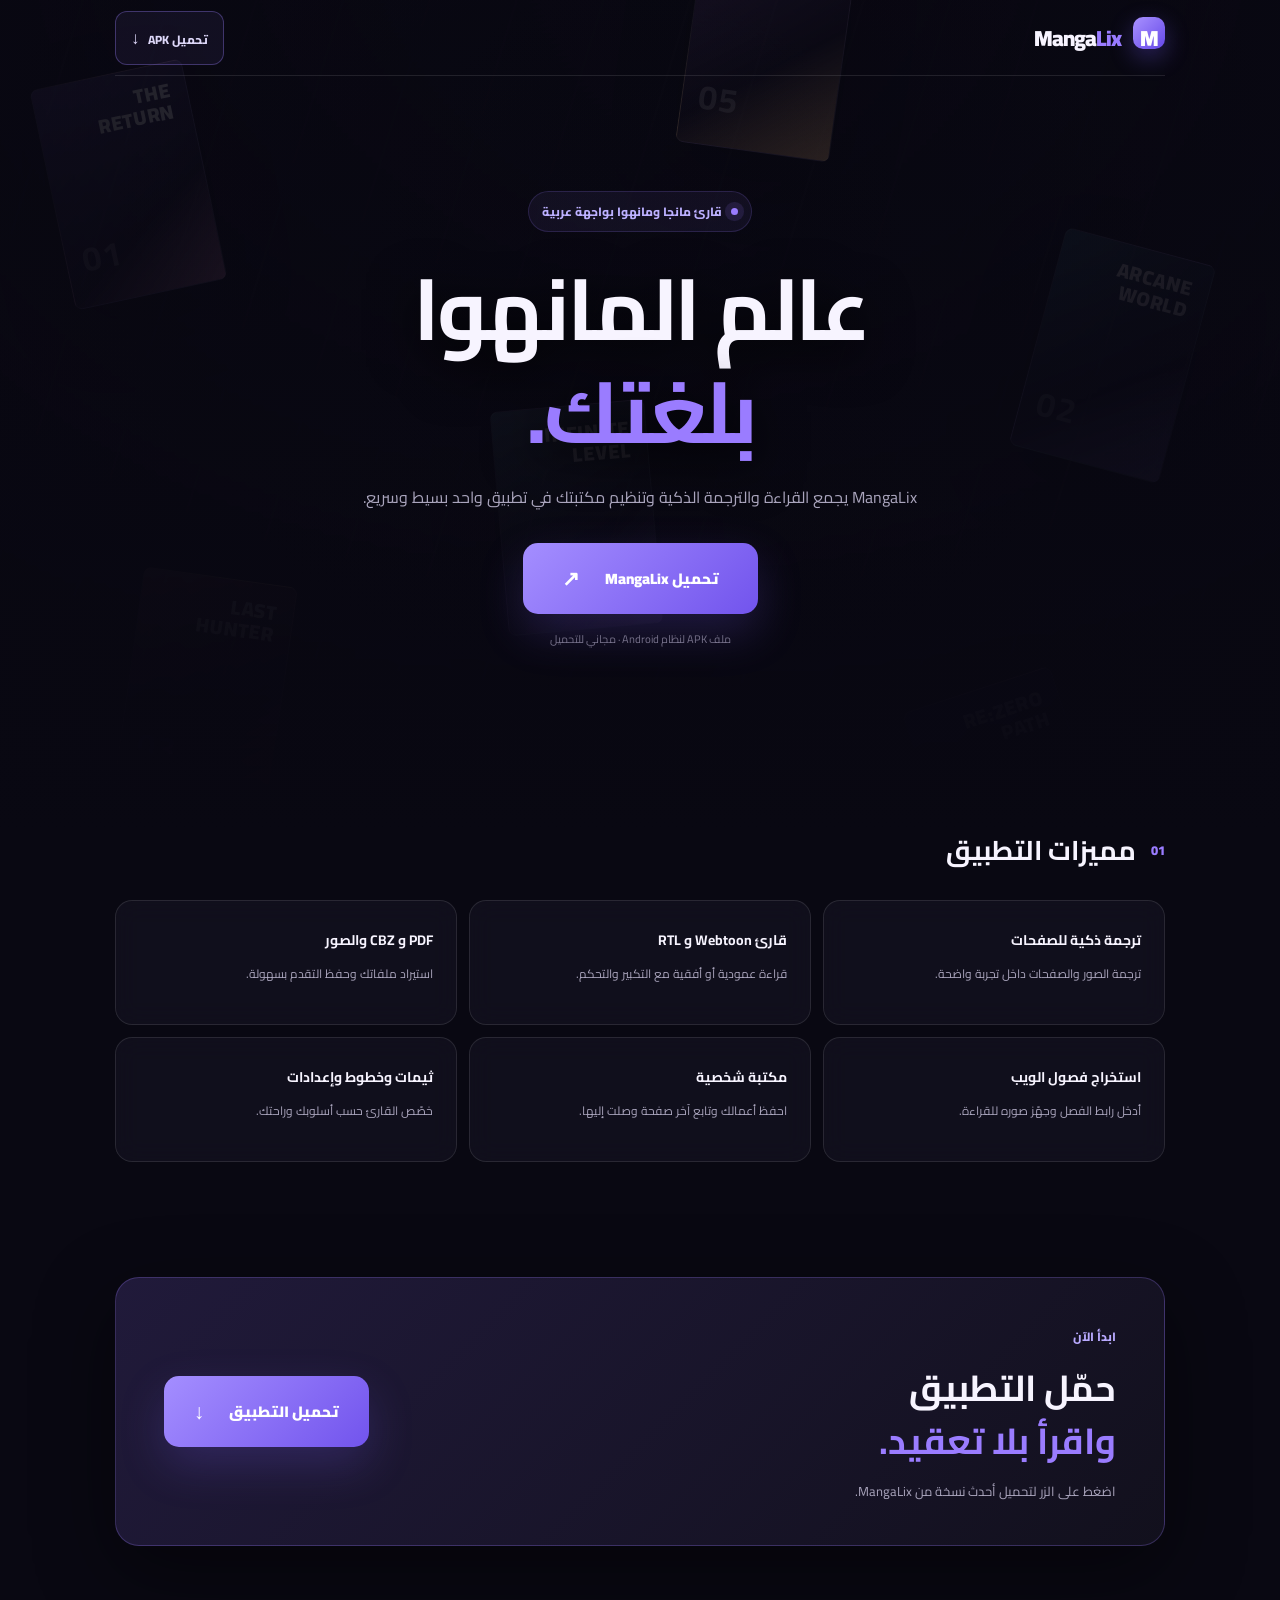
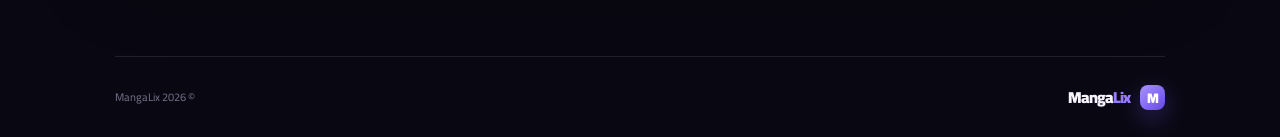
==== commit 7946f806: "Add files via upload" ====
--- a/index.html
+++ b/index.html
@@ -1,1636 +1,62 @@
-<!DOCTYPE html>
+<!doctype html>
 <html lang="ar" dir="rtl">
 <head>
-    <meta charset="UTF-8">
-    <meta name="viewport" content="width=device-width, initial-scale=1.0">
-    <title>MangaLix - مكتبتك الشخصية للمانجا والمانهوا</title>
-    <link href="https://fonts.googleapis.com/css2?family=Tajawal:wght@300;400;500;700;800;900&display=swap" rel="stylesheet">
-    <link rel="stylesheet" href="https://cdnjs.cloudflare.com/ajax/libs/font-awesome/6.4.0/css/all.min.css">
-    <link href="https://unpkg.com/aos@2.3.1/dist/aos.css" rel="stylesheet">
-    <style>
-        :root {
-            --primary: #8b5cf6;
-            --primary-dark: #7c3aed;
-            --primary-light: #a78bfa;
-            --bg-dark: #0f0f1a;
-            --bg-card: #1a1a2e;
-            --bg-card-hover: #252542;
-            --text-primary: #f8fafc;
-            --text-secondary: #94a3b8;
-            --accent: #f472b6;
-            --success: #34d399;
-        }
-
-        * {
-            margin: 0;
-            padding: 0;
-            box-sizing: border-box;
-        }
-
-        body {
-            font-family: 'Tajawal', sans-serif;
-            background: var(--bg-dark);
-            color: var(--text-primary);
-            overflow-x: hidden;
-            line-height: 1.6;
-        }
-
-        .bg-animation {
-            position: fixed;
-            top: 0;
-            left: 0;
-            width: 100%;
-            height: 100%;
-            z-index: -1;
-            overflow: hidden;
-        }
-
-        .bg-animation .circle {
-            position: absolute;
-            border-radius: 50%;
-            background: linear-gradient(135deg, var(--primary), transparent);
-            opacity: 0.1;
-            animation: float 20s infinite ease-in-out;
-        }
-
-        .bg-animation .circle:nth-child(1) {
-            width: 400px;
-            height: 400px;
-            top: -100px;
-            right: -100px;
-            animation-delay: 0s;
-        }
-
-        .bg-animation .circle:nth-child(2) {
-            width: 300px;
-            height: 300px;
-            bottom: -50px;
-            left: -50px;
-            background: linear-gradient(135deg, var(--accent), transparent);
-            animation-delay: 5s;
-        }
-
-        .bg-animation .circle:nth-child(3) {
-            width: 200px;
-            height: 200px;
-            top: 50%;
-            left: 50%;
-            background: linear-gradient(135deg, var(--success), transparent);
-            animation-delay: 10s;
-        }
-
-        @keyframes float {
-            0%, 100% { transform: translate(0, 0) scale(1); }
-            33% { transform: translate(30px, -30px) scale(1.1); }
-            66% { transform: translate(-20px, 20px) scale(0.9); }
-        }
-
-        nav {
-            position: fixed;
-            top: 0;
-            width: 100%;
-            padding: 1rem 5%;
-            display: flex;
-            justify-content: space-between;
-            align-items: center;
-            z-index: 1000;
-            background: rgba(15, 15, 26, 0.9);
-            backdrop-filter: blur(20px);
-            border-bottom: 1px solid rgba(139, 92, 246, 0.1);
-            transition: all 0.3s ease;
-        }
-
-        nav.scrolled {
-            padding: 0.7rem 5%;
-            box-shadow: 0 10px 40px rgba(139, 92, 246, 0.1);
-        }
-
-        .logo {
-            display: flex;
-            align-items: center;
-            gap: 10px;
-            font-size: 1.8rem;
-            font-weight: 900;
-            color: var(--text-primary);
-            text-decoration: none;
-        }
-
-        .logo i {
-            color: var(--primary);
-            font-size: 2rem;
-        }
-
-        .nav-links {
-            display: flex;
-            gap: 2rem;
-            list-style: none;
-        }
-
-        .nav-links a {
-            color: var(--text-secondary);
-            text-decoration: none;
-            font-weight: 500;
-            transition: all 0.3s ease;
-            position: relative;
-        }
-
-        .nav-links a::after {
-            content: '';
-            position: absolute;
-            bottom: -5px;
-            right: 0;
-            width: 0;
-            height: 2px;
-            background: var(--primary);
-            transition: width 0.3s ease;
-        }
-
-        .nav-links a:hover {
-            color: var(--primary);
-        }
-
-        .nav-links a:hover::after {
-            width: 100%;
-        }
-
-        .mobile-menu-btn {
-            display: none;
-            background: none;
-            border: none;
-            color: var(--text-primary);
-            font-size: 1.5rem;
-            cursor: pointer;
-        }
-
-        .hero {
-            min-height: 100vh;
-            display: flex;
-            align-items: center;
-            justify-content: center;
-            padding: 8rem 5% 4rem;
-            position: relative;
-        }
-
-        .hero-content {
-            display: grid;
-            grid-template-columns: 1fr 1fr;
-            gap: 4rem;
-            max-width: 1400px;
-            width: 100%;
-            align-items: center;
-        }
-
-        .hero-text h1 {
-            font-size: 4rem;
-            font-weight: 900;
-            line-height: 1.2;
-            margin-bottom: 1.5rem;
-            background: linear-gradient(135deg, var(--text-primary), var(--primary-light));
-            -webkit-background-clip: text;
-            -webkit-text-fill-color: transparent;
-            background-clip: text;
-        }
-
-        .hero-text h1 span {
-            color: var(--primary);
-            -webkit-text-fill-color: var(--primary);
-        }
-
-        .hero-text p {
-            font-size: 1.2rem;
-            color: var(--text-secondary);
-            margin-bottom: 2rem;
-            line-height: 1.8;
-        }
-
-        .hero-badges {
-            display: flex;
-            gap: 1rem;
-            margin-bottom: 2rem;
-            flex-wrap: wrap;
-        }
-
-        .badge {
-            padding: 0.5rem 1rem;
-            border-radius: 50px;
-            font-size: 0.9rem;
-            font-weight: 600;
-            display: flex;
-            align-items: center;
-            gap: 0.5rem;
-        }
-
-        .badge.beta {
-            background: rgba(139, 92, 246, 0.2);
-            color: var(--primary-light);
-            border: 1px solid var(--primary);
-        }
-
-        .badge.version {
-            background: rgba(52, 211, 153, 0.2);
-            color: var(--success);
-            border: 1px solid var(--success);
-        }
-
-        .cta-buttons {
-            display: flex;
-            gap: 1rem;
-            flex-wrap: wrap;
-        }
-
-        .btn {
-            padding: 1rem 2.5rem;
-            border-radius: 15px;
-            font-size: 1.1rem;
-            font-weight: 700;
-            text-decoration: none;
-            display: inline-flex;
-            align-items: center;
-            gap: 0.5rem;
-            transition: all 0.3s ease;
-            cursor: pointer;
-            border: none;
-            font-family: 'Tajawal', sans-serif;
-        }
-
-        .btn-primary {
-            background: linear-gradient(135deg, var(--primary), var(--primary-dark));
-            color: white;
-            box-shadow: 0 10px 30px rgba(139, 92, 246, 0.3);
-        }
-
-        .btn-primary:hover {
-            transform: translateY(-3px);
-            box-shadow: 0 15px 40px rgba(139, 92, 246, 0.4);
-        }
-
-        .btn-secondary {
-            background: transparent;
-            color: var(--text-primary);
-            border: 2px solid rgba(139, 92, 246, 0.3);
-        }
-
-        .btn-secondary:hover {
-            border-color: var(--primary);
-            background: rgba(139, 92, 246, 0.1);
-        }
-
-        .hero-image {
-            position: relative;
-            display: flex;
-            justify-content: center;
-        }
-
-        .phone-mockup {
-            width: 300px;
-            height: 600px;
-            background: var(--bg-card);
-            border-radius: 40px;
-            border: 8px solid #2d2d44;
-            position: relative;
-            overflow: hidden;
-            box-shadow: 0 30px 60px rgba(0, 0, 0, 0.5), 0 0 100px rgba(139, 92, 246, 0.2);
-            animation: phoneFloat 6s ease-in-out infinite;
-        }
-
-        @keyframes phoneFloat {
-            0%, 100% { transform: translateY(0) rotate(0deg); }
-            50% { transform: translateY(-20px) rotate(2deg); }
-        }
-
-        .phone-mockup .notch {
-            position: absolute;
-            top: 0;
-            left: 50%;
-            transform: translateX(-50%);
-            width: 150px;
-            height: 30px;
-            background: #2d2d44;
-            border-radius: 0 0 20px 20px;
-            z-index: 10;
-        }
-
-        .phone-screen {
-            width: 100%;
-            height: 100%;
-            background: linear-gradient(180deg, #1a1a2e 0%, #0f0f1a 100%);
-            padding: 40px 20px 20px;
-            display: flex;
-            flex-direction: column;
-            gap: 15px;
-        }
-
-        .phone-header {
-            display: flex;
-            justify-content: space-between;
-            align-items: center;
-            margin-bottom: 10px;
-        }
-
-        .phone-header .app-title {
-            font-weight: 800;
-            font-size: 1.3rem;
-            color: var(--text-primary);
-        }
-
-        .phone-header .app-subtitle {
-            font-size: 0.7rem;
-            color: var(--text-secondary);
-        }
-
-        .phone-card {
-            background: rgba(255, 255, 255, 0.05);
-            border-radius: 15px;
-            padding: 15px;
-            border: 1px solid rgba(139, 92, 246, 0.1);
-        }
-
-        .phone-card .card-title {
-            font-size: 0.9rem;
-            font-weight: 700;
-            margin-bottom: 5px;
-        }
-
-        .phone-card .card-desc {
-            font-size: 0.7rem;
-            color: var(--text-secondary);
-        }
-
-        .phone-fab {
-            position: absolute;
-            bottom: 30px;
-            left: 30px;
-            width: 50px;
-            height: 50px;
-            background: var(--primary);
-            border-radius: 50%;
-            display: flex;
-            align-items: center;
-            justify-content: center;
-            font-size: 1.5rem;
-            box-shadow: 0 5px 20px rgba(139, 92, 246, 0.4);
-        }
-
-        /* Features Section */
-        .features {
-            padding: 6rem 5%;
-            position: relative;
-        }
-
-        .section-header {
-            text-align: center;
-            margin-bottom: 4rem;
-        }
-
-        .section-header h2 {
-            font-size: 3rem;
-            font-weight: 900;
-            margin-bottom: 1rem;
-            background: linear-gradient(135deg, var(--text-primary), var(--primary-light));
-            -webkit-background-clip: text;
-            -webkit-text-fill-color: transparent;
-            background-clip: text;
-        }
-
-        .section-header p {
-            color: var(--text-secondary);
-            font-size: 1.1rem;
-            max-width: 600px;
-            margin: 0 auto;
-        }
-
-        .features-grid {
-            display: grid;
-            grid-template-columns: repeat(auto-fit, minmax(300px, 1fr));
-            gap: 2rem;
-            max-width: 1400px;
-            margin: 0 auto;
-        }
-
-        .feature-card {
-            background: var(--bg-card);
-            border-radius: 24px;
-            padding: 2.5rem;
-            border: 1px solid rgba(139, 92, 246, 0.1);
-            transition: all 0.4s ease;
-            position: relative;
-            overflow: hidden;
-        }
-
-        .feature-card::before {
-            content: '';
-            position: absolute;
-            top: 0;
-            left: 0;
-            width: 100%;
-            height: 4px;
-            background: linear-gradient(90deg, var(--primary), var(--accent));
-            transform: scaleX(0);
-            transform-origin: right;
-            transition: transform 0.4s ease;
-        }
-
-        .feature-card:hover {
-            transform: translateY(-10px);
-            background: var(--bg-card-hover);
-            box-shadow: 0 20px 40px rgba(0, 0, 0, 0.3);
-        }
-
-        .feature-card:hover::before {
-            transform: scaleX(1);
-        }
-
-        .feature-icon {
-            width: 60px;
-            height: 60px;
-            background: linear-gradient(135deg, var(--primary), var(--primary-dark));
-            border-radius: 20px;
-            display: flex;
-            align-items: center;
-            justify-content: center;
-            font-size: 1.5rem;
-            margin-bottom: 1.5rem;
-            box-shadow: 0 10px 30px rgba(139, 92, 246, 0.3);
-        }
-
-        .feature-card h3 {
-            font-size: 1.3rem;
-            margin-bottom: 0.8rem;
-            font-weight: 800;
-        }
-
-        .feature-card p {
-            color: var(--text-secondary);
-            line-height: 1.8;
-        }
-
-        /* Manga Translation Animation */
-        .manga-translate-demo {
-            max-width: 900px;
-            margin: 4rem auto 0;
-            background: var(--bg-card);
-            border-radius: 32px;
-            padding: 3rem;
-            border: 1px solid rgba(139, 92, 246, 0.2);
-            position: relative;
-            overflow: hidden;
-        }
-
-        .manga-translate-demo::before {
-            content: '';
-            position: absolute;
-            top: 0;
-            left: 0;
-            width: 100%;
-            height: 100%;
-            background: radial-gradient(circle at 50% 50%, rgba(139, 92, 246, 0.08) 0%, transparent 70%);
-            pointer-events: none;
-        }
-
-        .manga-translate-demo > * {
-            position: relative;
-            z-index: 1;
-        }
-
-        .manga-translate-demo h3 {
-            text-align: center;
-            font-size: 1.8rem;
-            font-weight: 900;
-            margin-bottom: 2rem;
-            color: var(--text-primary);
-        }
-
-        .manga-translate-demo h3 i {
-            color: var(--primary);
-            margin-left: 0.5rem;
-        }
-
-        .manga-page-container {
-            display: flex;
-            justify-content: center;
-            align-items: center;
-            gap: 3rem;
-            flex-wrap: wrap;
-        }
-
-        .manga-page {
-            width: 280px;
-            height: 380px;
-            background: #2a2a40;
-            border-radius: 16px;
-            position: relative;
-            overflow: hidden;
-            box-shadow: 0 20px 50px rgba(0,0,0,0.4);
-            border: 2px solid rgba(139, 92, 246, 0.2);
-        }
-
-        .manga-page-header {
-            padding: 12px 15px;
-            background: rgba(0,0,0,0.3);
-            display: flex;
-            align-items: center;
-            gap: 8px;
-        }
-
-        .manga-page-header .dot {
-            width: 8px;
-            height: 8px;
-            border-radius: 50%;
-        }
-
-        .manga-page-header .dot.red { background: #ef4444; }
-        .manga-page-header .dot.yellow { background: #f59e0b; }
-        .manga-page-header .dot.green { background: #10b981; }
-
-        .manga-page-header span {
-            font-size: 0.7rem;
-            color: var(--text-secondary);
-            margin-right: auto;
-        }
-
-        .manga-content {
-            padding: 20px;
-            display: flex;
-            flex-direction: column;
-            gap: 15px;
-            height: calc(100% - 40px);
-        }
-
-        .manga-bubble {
-            background: white;
-            border-radius: 20px;
-            padding: 12px 16px;
-            position: relative;
-            box-shadow: 0 2px 10px rgba(0,0,0,0.2);
-            transition: all 0.8s ease;
-        }
-
-        .manga-bubble::after {
-            content: '';
-            position: absolute;
-            bottom: -8px;
-            right: 20px;
-            width: 0;
-            height: 0;
-            border-left: 8px solid transparent;
-            border-right: 8px solid transparent;
-            border-top: 8px solid white;
-        }
-
-        .manga-bubble .bubble-text {
-            font-size: 0.85rem;
-            color: #1a1a2e;
-            font-weight: 600;
-            transition: all 0.8s ease;
-            min-height: 20px;
-        }
-
-        .manga-bubble.arabic .bubble-text {
-            direction: rtl;
-            text-align: right;
-        }
-
-        .manga-avatar {
-            width: 50px;
-            height: 50px;
-            border-radius: 50%;
-            background: linear-gradient(135deg, var(--primary), var(--accent));
-            display: flex;
-            align-items: center;
-            justify-content: center;
-            font-size: 1.5rem;
-            margin-top: auto;
-            align-self: flex-end;
-        }
-
-        .arrow-container {
-            display: flex;
-            flex-direction: column;
-            align-items: center;
-            gap: 0.5rem;
-        }
-
-        .arrow-container .translate-label {
-            font-size: 0.9rem;
-            color: var(--primary-light);
-            font-weight: 700;
-            background: rgba(139, 92, 246, 0.15);
-            padding: 6px 16px;
-            border-radius: 50px;
-            border: 1px solid rgba(139, 92, 246, 0.3);
-        }
-
-        .arrow-container .arrow-icon {
-            font-size: 2rem;
-            color: var(--primary);
-            animation: arrowPulse 2s ease-in-out infinite;
-        }
-
-        @keyframes arrowPulse {
-            0%, 100% { transform: translateX(0); opacity: 1; }
-            50% { transform: translateX(-10px); opacity: 0.6; }
-        }
-
-        .scan-line {
-            position: absolute;
-            top: 0;
-            left: 0;
-            width: 100%;
-            height: 3px;
-            background: linear-gradient(90deg, transparent, var(--primary), var(--accent), transparent);
-            box-shadow: 0 0 20px var(--primary);
-            animation: scanDown 3s ease-in-out infinite;
-            opacity: 0.7;
-        }
-
-        @keyframes scanDown {
-            0% { top: 0; opacity: 0; }
-            10% { opacity: 0.7; }
-            90% { opacity: 0.7; }
-            100% { top: 100%; opacity: 0; }
-        }
-
-        .translate-badge {
-            position: absolute;
-            top: 10px;
-            left: 10px;
-            background: linear-gradient(135deg, var(--primary), var(--primary-dark));
-            color: white;
-            padding: 4px 12px;
-            border-radius: 50px;
-            font-size: 0.7rem;
-            font-weight: 700;
-            animation: badgePulse 2s ease-in-out infinite;
-        }
-
-        @keyframes badgePulse {
-            0%, 100% { transform: scale(1); }
-            50% { transform: scale(1.1); }
-        }
-
-        .lang-indicator {
-            position: absolute;
-            bottom: 10px;
-            right: 10px;
-            background: rgba(0,0,0,0.6);
-            padding: 4px 10px;
-            border-radius: 8px;
-            font-size: 0.7rem;
-            font-weight: 700;
-            color: var(--text-secondary);
-            border: 1px solid rgba(139, 92, 246, 0.3);
-        }
-
-        .progress-bar {
-            width: 100%;
-            height: 4px;
-            background: rgba(255,255,255,0.1);
-            border-radius: 2px;
-            margin-top: 10px;
-            overflow: hidden;
-        }
-
-        .progress-bar .fill {
-            height: 100%;
-            background: linear-gradient(90deg, var(--primary), var(--accent));
-            border-radius: 2px;
-            width: 0%;
-            animation: progressFill 3s ease-in-out infinite;
-        }
-
-        @keyframes progressFill {
-            0% { width: 0%; }
-            50% { width: 100%; }
-            100% { width: 100%; }
-        }
-
-        /* Download Section */
-        .download {
-            padding: 6rem 5%;
-            position: relative;
-        }
-
-        .download-card {
-            max-width: 900px;
-            margin: 0 auto;
-            background: linear-gradient(135deg, var(--bg-card), rgba(139, 92, 246, 0.1));
-            border-radius: 32px;
-            padding: 4rem;
-            text-align: center;
-            border: 1px solid rgba(139, 92, 246, 0.2);
-            position: relative;
-            overflow: hidden;
-        }
-
-        .download-card::before {
-            content: '';
-            position: absolute;
-            top: -50%;
-            left: -50%;
-            width: 200%;
-            height: 200%;
-            background: radial-gradient(circle, rgba(139, 92, 246, 0.1) 0%, transparent 70%);
-            animation: rotate 20s linear infinite;
-        }
-
-        @keyframes rotate {
-            from { transform: rotate(0deg); }
-            to { transform: rotate(360deg); }
-        }
-
-        .download-card > * {
-            position: relative;
-            z-index: 1;
-        }
-
-        .download-card h2 {
-            font-size: 2.5rem;
-            font-weight: 900;
-            margin-bottom: 1rem;
-        }
-
-        .download-card .version-tag {
-            display: inline-block;
-            background: rgba(52, 211, 153, 0.2);
-            color: var(--success);
-            padding: 0.5rem 1.5rem;
-            border-radius: 50px;
-            font-weight: 700;
-            margin-bottom: 1.5rem;
-            border: 1px solid var(--success);
-        }
-
-        .download-card p {
-            color: var(--text-secondary);
-            margin-bottom: 2rem;
-            font-size: 1.1rem;
-        }
-
-        .download-btn {
-            display: inline-flex;
-            align-items: center;
-            gap: 1rem;
-            background: linear-gradient(135deg, var(--primary), var(--primary-dark));
-            color: white;
-            padding: 1.2rem 3rem;
-            border-radius: 20px;
-            text-decoration: none;
-            font-size: 1.2rem;
-            font-weight: 800;
-            box-shadow: 0 15px 40px rgba(139, 92, 246, 0.4);
-            transition: all 0.3s ease;
-            border: none;
-            cursor: pointer;
-            font-family: 'Tajawal', sans-serif;
-        }
-
-        .download-btn:hover {
-            transform: translateY(-5px) scale(1.05);
-            box-shadow: 0 25px 50px rgba(139, 92, 246, 0.5);
-        }
-
-        .download-btn i {
-            font-size: 1.5rem;
-        }
-
-        .download-note {
-            margin-top: 1.5rem;
-            color: var(--text-secondary);
-            font-size: 0.9rem;
-        }
-
-        .download-note i {
-            color: var(--accent);
-        }
-
-        .download-card .platforms {
-            margin-top: 2rem;
-            display: flex;
-            justify-content: center;
-            gap: 2rem;
-            flex-wrap: wrap;
-        }
-
-        .download-card .platforms > div {
-            text-align: center;
-        }
-
-        .download-card .platforms i {
-            font-size: 2rem;
-            margin-bottom: 0.5rem;
-        }
-
-        .download-card .platforms span {
-            font-size: 0.9rem;
-            color: var(--text-secondary);
-        }
-
-        /* Contact Section */
-        .contact {
-            padding: 6rem 5%;
-            background: rgba(139, 92, 246, 0.03);
-        }
-
-        .contact-grid {
-            display: grid;
-            grid-template-columns: 1fr 1fr;
-            gap: 4rem;
-            max-width: 1200px;
-            margin: 0 auto;
-            align-items: center;
-        }
-
-        .contact-info h2 {
-            font-size: 2.5rem;
-            font-weight: 900;
-            margin-bottom: 1rem;
-        }
-
-        .contact-info p {
-            color: var(--text-secondary);
-            margin-bottom: 2rem;
-            font-size: 1.1rem;
-        }
-
-        .contact-methods {
-            display: flex;
-            flex-direction: column;
-            gap: 1.5rem;
-        }
-
-        .contact-method {
-            display: flex;
-            align-items: center;
-            gap: 1rem;
-            padding: 1.2rem;
-            background: var(--bg-card);
-            border-radius: 16px;
-            border: 1px solid rgba(139, 92, 246, 0.1);
-            transition: all 0.3s ease;
-            text-decoration: none;
-            color: var(--text-primary);
-        }
-
-        .contact-method:hover {
-            background: var(--bg-card-hover);
-            transform: translateX(-10px);
-            border-color: var(--primary);
-        }
-
-        .contact-method .icon {
-            width: 50px;
-            height: 50px;
-            background: linear-gradient(135deg, var(--primary), var(--primary-dark));
-            border-radius: 15px;
-            display: flex;
-            align-items: center;
-            justify-content: center;
-            font-size: 1.2rem;
-            flex-shrink: 0;
-        }
-
-        .contact-method .info h4 {
-            font-weight: 700;
-            margin-bottom: 0.2rem;
-        }
-
-        .contact-method .info span {
-            color: var(--text-secondary);
-            font-size: 0.9rem;
-        }
-
-        .contact-form {
-            background: var(--bg-card);
-            padding: 2.5rem;
-            border-radius: 24px;
-            border: 1px solid rgba(139, 92, 246, 0.1);
-        }
-
-        .form-group {
-            margin-bottom: 1.5rem;
-        }
-
-        .form-group label {
-            display: block;
-            margin-bottom: 0.5rem;
-            font-weight: 600;
-        }
-
-        .form-group input,
-        .form-group textarea {
-            width: 100%;
-            padding: 1rem;
-            background: rgba(255, 255, 255, 0.05);
-            border: 1px solid rgba(139, 92, 246, 0.2);
-            border-radius: 12px;
-            color: var(--text-primary);
-            font-family: 'Tajawal', sans-serif;
-            font-size: 1rem;
-            transition: all 0.3s ease;
-        }
-
-        .form-group input:focus,
-        .form-group textarea:focus {
-            outline: none;
-            border-color: var(--primary);
-            box-shadow: 0 0 20px rgba(139, 92, 246, 0.1);
-        }
-
-        .form-group textarea {
-            min-height: 120px;
-            resize: vertical;
-        }
-
-        /* Footer */
-        footer {
-            padding: 3rem 5%;
-            text-align: center;
-            border-top: 1px solid rgba(139, 92, 246, 0.1);
-        }
-
-        .footer-logo {
-            font-size: 2rem;
-            font-weight: 900;
-            margin-bottom: 1rem;
-            display: flex;
-            align-items: center;
-            justify-content: center;
-            gap: 10px;
-        }
-
-        .footer-logo i {
-            color: var(--primary);
-        }
-
-        footer p {
-            color: var(--text-secondary);
-            margin-bottom: 1.5rem;
-        }
-
-        .social-links {
-            display: flex;
-            justify-content: center;
-            gap: 1rem;
-            margin-bottom: 2rem;
-        }
-
-        .social-links a {
-            width: 45px;
-            height: 45px;
-            background: var(--bg-card);
-            border-radius: 50%;
-            display: flex;
-            align-items: center;
-            justify-content: center;
-            color: var(--text-secondary);
-            text-decoration: none;
-            transition: all 0.3s ease;
-            border: 1px solid rgba(139, 92, 246, 0.1);
-        }
-
-        .social-links a:hover {
-            background: var(--primary);
-            color: white;
-            transform: translateY(-5px);
-        }
-
-        .copyright {
-            color: var(--text-secondary);
-            font-size: 0.9rem;
-        }
-
-        .particles {
-            position: fixed;
-            top: 0;
-            left: 0;
-            width: 100%;
-            height: 100%;
-            pointer-events: none;
-            z-index: 0;
-        }
-
-        .particle {
-            position: absolute;
-            width: 4px;
-            height: 4px;
-            background: var(--primary);
-            border-radius: 50%;
-            opacity: 0.3;
-            animation: particleFloat 15s infinite;
-        }
-
-        @keyframes particleFloat {
-            0%, 100% {
-                transform: translateY(100vh) rotate(0deg);
-                opacity: 0;
-            }
-            10% {
-                opacity: 0.3;
-            }
-            90% {
-                opacity: 0.3;
-            }
-            100% {
-                transform: translateY(-100vh) rotate(720deg);
-                opacity: 0;
-            }
-        }
-
-        ::-webkit-scrollbar {
-            width: 10px;
-        }
-
-        ::-webkit-scrollbar-track {
-            background: var(--bg-dark);
-        }
-
-        ::-webkit-scrollbar-thumb {
-            background: var(--primary-dark);
-            border-radius: 5px;
-        }
-
-        ::-webkit-scrollbar-thumb:hover {
-            background: var(--primary);
-        }
-
-        @media (max-width: 968px) {
-            .hero-content {
-                grid-template-columns: 1fr;
-                text-align: center;
-            }
-
-            .hero-text h1 {
-                font-size: 2.5rem;
-            }
-
-            .hero-badges {
-                justify-content: center;
-            }
-
-            .cta-buttons {
-                justify-content: center;
-            }
-
-            .hero-image {
-                order: -1;
-            }
-
-            .phone-mockup {
-                width: 250px;
-                height: 500px;
-            }
-
-            .contact-grid {
-                grid-template-columns: 1fr;
-            }
-
-            .nav-links {
-                display: none;
-            }
-
-            .mobile-menu-btn {
-                display: block;
-            }
-
-            .section-header h2 {
-                font-size: 2rem;
-            }
-
-            .download-card {
-                padding: 2rem;
-            }
-
-            .manga-page-container {
-                flex-direction: column;
-                gap: 1.5rem;
-            }
-
-            .manga-page {
-                width: 260px;
-                height: 350px;
-            }
-
-            .arrow-container .arrow-icon {
-                transform: rotate(90deg);
-            }
-        }
-
-        .loader {
-            position: fixed;
-            top: 0;
-            left: 0;
-            width: 100%;
-            height: 100%;
-            background: var(--bg-dark);
-            display: flex;
-            align-items: center;
-            justify-content: center;
-            z-index: 9999;
-            transition: opacity 0.5s ease, visibility 0.5s ease;
-        }
-
-        .loader.hidden {
-            opacity: 0;
-            visibility: hidden;
-        }
-
-        .loader-content {
-            text-align: center;
-        }
-
-        .loader-spinner {
-            width: 60px;
-            height: 60px;
-            border: 4px solid rgba(139, 92, 246, 0.2);
-            border-top-color: var(--primary);
-            border-radius: 50%;
-            animation: spin 1s linear infinite;
-            margin: 0 auto 1rem;
-        }
-
-        @keyframes spin {
-            to { transform: rotate(360deg); }
-        }
-
-        .loader-text {
-            font-size: 1.2rem;
-            font-weight: 700;
-            color: var(--primary);
-        }
-    </style>
+  <meta charset="utf-8">
+  <meta name="viewport" content="width=device-width, initial-scale=1">
+  <meta name="theme-color" content="#090812">
+  <meta name="description" content="MangaLix — تطبيق قراءة وترجمة المانجا والمانهوا.">
+  <title>MangaLix — تحميل التطبيق</title>
+  <link rel="stylesheet" href="style.css">
 </head>
 <body>
-    <!-- Loading Screen -->
-    <div class="loader" id="loader">
-        <div class="loader-content">
-            <div class="loader-spinner"></div>
-            <div class="loader-text">MangaLix</div>
-        </div>
-    </div>
+  <div class="manga-bg" aria-hidden="true">
+    <div class="cover cover-a"><span>THE<br>RETURN</span><b>01</b></div>
+    <div class="cover cover-b"><span>ARCANE<br>WORLD</span><b>02</b></div>
+    <div class="cover cover-c"><span>LAST<br>HUNTER</span><b>03</b></div>
+    <div class="cover cover-d"><span>RE:ZERO<br>PATH</span><b>04</b></div>
+    <div class="cover cover-e"><span>MOON<br>DYNASTY</span><b>05</b></div>
+    <div class="cover cover-f"><span>INFINITE<br>LEVEL</span><b>06</b></div>
+    <div class="speed-lines"></div>
+  </div>
+  <div class="shade"></div>
 
-    <!-- Background Animation -->
-    <div class="bg-animation">
-        <div class="circle"></div>
-        <div class="circle"></div>
-        <div class="circle"></div>
-    </div>
+  <header class="topbar">
+    <a class="logo" href="#top"><span>M</span> Manga<span class="accent">Lix</span></a>
+    <a class="small-download" data-download href="#download">تحميل APK <span>↓</span></a>
+  </header>
 
-    <!-- Particles -->
-    <div class="particles" id="particles"></div>
-
-    <!-- Navigation -->
-    <nav id="navbar">
-        <a href="#" class="logo">
-            <i class="fas fa-book-open"></i>
-            MangaLix
-        </a>
-        <ul class="nav-links">
-            <li><a href="#home">الرئيسية</a></li>
-            <li><a href="#features">الميزات</a></li>
-            <li><a href="#download">التحميل</a></li>
-            <li><a href="#contact">اتصل بنا</a></li>
-        </ul>
-        <button class="mobile-menu-btn" onclick="toggleMobileMenu()">
-            <i class="fas fa-bars"></i>
-        </button>
-    </nav>
-
-    <!-- Mobile Menu -->
-    <div id="mobileMenu" style="display: none; position: fixed; top: 70px; right: 0; width: 100%; background: rgba(15, 15, 26, 0.98); backdrop-filter: blur(20px); z-index: 999; padding: 2rem; border-bottom: 1px solid rgba(139, 92, 246, 0.2);">
-        <ul style="list-style: none; display: flex; flex-direction: column; gap: 1.5rem; text-align: center;">
-            <li><a href="#home" style="color: var(--text-primary); text-decoration: none; font-size: 1.2rem; font-weight: 600;" onclick="toggleMobileMenu()">الرئيسية</a></li>
-            <li><a href="#features" style="color: var(--text-primary); text-decoration: none; font-size: 1.2rem; font-weight: 600;" onclick="toggleMobileMenu()">الميزات</a></li>
-            <li><a href="#download" style="color: var(--text-primary); text-decoration: none; font-size: 1.2rem; font-weight: 600;" onclick="toggleMobileMenu()">التحميل</a></li>
-            <li><a href="#contact" style="color: var(--text-primary); text-decoration: none; font-size: 1.2rem; font-weight: 600;" onclick="toggleMobileMenu()">اتصل بنا</a></li>
-        </ul>
-    </div>
-
-    <!-- Hero Section -->
-    <section class="hero" id="home">
-        <div class="hero-content">
-            <div class="hero-text" data-aos="fade-right" data-aos-duration="1000">
-                <div class="hero-badges">
-                    <span class="badge beta"><i class="fas fa-flask"></i> نسخة تجريبية</span>
-                    <span class="badge version"><i class="fas fa-code-branch"></i> الإصدار 1.0</span>
-                </div>
-                <h1>مكتبتك الشخصية<br>للمانجا و<span>المانهوا</span></h1>
-                <p>تطبيق MangaLix هو تطبيق متخصص في ترجمة المانجا والمانهوا إلى العربية. استمتع بقراءة أعمالك المفضلة مع ترجمة احترافية وواجهة سهلة الاستخدام.</p>
-                <div class="cta-buttons">
-                    <a href="#download" class="btn btn-primary">
-                        <i class="fas fa-download"></i>
-                        حمل التطبيق الآن
-                    </a>
-                    <a href="#features" class="btn btn-secondary">
-                        <i class="fas fa-star"></i>
-                        اكتشف الميزات
-                    </a>
-                </div>
-            </div>
-            <div class="hero-image" data-aos="fade-left" data-aos-duration="1000">
-                <div class="phone-mockup">
-                    <div class="notch"></div>
-                    <div class="phone-screen">
-                        <div class="phone-header">
-                            <div>
-                                <div class="app-title">MangaLix</div>
-                                <div class="app-subtitle">مكتبتك الشخصية</div>
-                            </div>
-                            <i class="fas fa-cog" style="color: var(--text-secondary);"></i>
-                        </div>
-                        <div class="phone-card">
-                            <div class="card-title" style="font-size: 0.8rem;">The Demon Faction's Return</div>
-                            <div class="card-desc">Ep. 7 - Conditions of Teaching...</div>
-                            <div style="margin-top: 8px; display: flex; gap: 5px;">
-                                <span style="background: rgba(139,92,246,0.2); padding: 2px 8px; border-radius: 10px; font-size: 0.6rem;">AUTO → AR</span>
-                                <span style="background: rgba(139,92,246,0.3); padding: 2px 8px; border-radius: 10px; font-size: 0.6rem; color: var(--primary-light);">IMAGE</span>
-                            </div>
-                        </div>
-                        <div class="phone-card">
-                            <div class="card-title" style="font-size: 0.8rem;">To Not Die</div>
-                            <div class="card-desc">Episode 3 (ch. 3)</div>
-                            <div style="margin-top: 8px; display: flex; gap: 5px;">
-                                <span style="background: rgba(139,92,246,0.2); padding: 2px 8px; border-radius: 10px; font-size: 0.6rem;">AUTO → AR</span>
-                                <span style="background: rgba(139,92,246,0.3); padding: 2px 8px; border-radius: 10px; font-size: 0.6rem; color: var(--primary-light);">IMAGE</span>
-                            </div>
-                        </div>
-                        <div class="phone-fab">
-                            <i class="fas fa-plus"></i>
-                        </div>
-                    </div>
-                </div>
-            </div>
-        </div>
+  <main id="top">
+    <section class="hero">
+      <div class="badge"><i></i> قارئ مانجا ومانهوا بواجهة عربية</div>
+      <h1>عالم المانهوا<br><em>بلغتك.</em></h1>
+      <p class="intro">MangaLix يجمع القراءة والترجمة الذكية وتنظيم مكتبتك في تطبيق واحد بسيط وسريع.</p>
+      <a class="download-button" data-download href="#download">تحميل MangaLix <span>↗</span></a>
+      <p class="hint">ملف APK لنظام Android · مجاني للتحميل</p>
     </section>
 
-    <!-- Features Section -->
     <section class="features" id="features">
-        <div class="section-header" data-aos="fade-up">
-            <h2>ميزات التطبيق</h2>
-            <p>كل ما تحتاجه لترجمة وقراءة المانجا والمانهوا في مكان واحد</p>
-        </div>
-        <div class="features-grid">
-            <div class="feature-card" data-aos="fade-up" data-aos-delay="0">
-                <div class="feature-icon">
-                    <i class="fas fa-image"></i>
-                </div>
-                <h3>ترجمة الصور</h3>
-                <p>ترجمة فورية لصفحة واحدة من معرض الصور مع دعم كامل للغة العربية</p>
-            </div>
-            <div class="feature-card" data-aos="fade-up" data-aos-delay="100">
-                <div class="feature-icon">
-                    <i class="fas fa-file-pdf"></i>
-                </div>
-                <h3>ترجمة ملفات PDF</h3>
-                <p>استيراد وترجمة جميع صفحات ملف PDF دفعة واحدة بجودة عالية</p>
-            </div>
-            <div class="feature-card" data-aos="fade-up" data-aos-delay="200">
-                <div class="feature-icon">
-                    <i class="fas fa-file-archive"></i>
-                </div>
-                <h3>دعم CBZ / ZIP</h3>
-                <p>أرشفة صور الفصل كاملة في ملف واحد لتسهيل المشاركة والتخزين</p>
-            </div>
-            <div class="feature-card" data-aos="fade-up" data-aos-delay="300">
-                <div class="feature-icon">
-                    <i class="fas fa-link"></i>
-                </div>
-                <h3>رابط فصل عبر الويب</h3>
-                <p>استخراج صور الفصل تلقائياً من الصفحة مباشرة دون الحاجة للتحميل</p>
-            </div>
-            <div class="feature-card" data-aos="fade-up" data-aos-delay="400">
-                <div class="feature-icon">
-                    <i class="fas fa-language"></i>
-                </div>
-                <h3>ترجمة تلقائية ذكية</h3>
-                <p>استخدام تقنيات الذكاء الاصطناعي للحصول على ترجمة دقيقة وسلسة</p>
-            </div>
-            <div class="feature-card" data-aos="fade-up" data-aos-delay="500">
-                <div class="feature-icon">
-                    <i class="fas fa-moon"></i>
-                </div>
-                <h3>وضع داكن أنيق</h3>
-                <p>واجهة مستخدم داكنة مريحة للعين مصممة خصيصاً لقراءة المانجا لساعات طويلة</p>
-            </div>
-        </div>
-
-        <!-- Manga Translation Animation -->
-        <div class="manga-translate-demo" data-aos="zoom-in" data-aos-delay="200">
-            <h3><i class="fas fa-magic"></i> شاهد الترجمة تعمل</h3>
-            <div class="manga-page-container">
-                <!-- English Page -->
-                <div class="manga-page" id="manga-en">
-                    <div class="manga-page-header">
-                        <div class="dot red"></div>
-                        <div class="dot yellow"></div>
-                        <div class="dot green"></div>
-                        <span>EN</span>
-                    </div>
-                    <div class="manga-content">
-                        <div class="manga-bubble">
-                            <div class="bubble-text" id="text-en-1">Did you really think holding that brick would change anything?</div>
-                        </div>
-                        <div class="manga-bubble">
-                            <div class="bubble-text" id="text-en-2">Family Head...</div>
-                        </div>
-                        <div class="manga-avatar">
-                            <i class="fas fa-user"></i>
-                        </div>
-                    </div>
-                    <div class="lang-indicator">English</div>
-                </div>
-
-                <!-- Arrow -->
-                <div class="arrow-container">
-                    <div class="translate-label"><i class="fas fa-robot"></i> MangaLix AI</div>
-                    <div class="arrow-icon"><i class="fas fa-arrow-left"></i></div>
-                    <div class="progress-bar">
-                        <div class="fill"></div>
-                    </div>
-                </div>
-
-                <!-- Arabic Page -->
-                <div class="manga-page" id="manga-ar">
-                    <div class="scan-line"></div>
-                    <div class="translate-badge"><i class="fas fa-check"></i> مترجم</div>
-                    <div class="manga-page-header">
-                        <div class="dot red"></div>
-                        <div class="dot yellow"></div>
-                        <div class="dot green"></div>
-                        <span>AR</span>
-                    </div>
-                    <div class="manga-content">
-                        <div class="manga-bubble arabic">
-                            <div class="bubble-text" id="text-ar-1">هل حقاً ظننت أن امتلاكك لتلك الطوبة سيغير شيئاً؟</div>
-                        </div>
-                        <div class="manga-bubble arabic">
-                            <div class="bubble-text" id="text-ar-2">رئيس العائلة...</div>
-                        </div>
-                        <div class="manga-avatar">
-                            <i class="fas fa-user"></i>
-                        </div>
-                    </div>
-                    <div class="lang-indicator">العربية</div>
-                </div>
-            </div>
-        </div>
+      <div class="section-title"><span>01</span><h2>مميزات التطبيق</h2></div>
+      <div class="feature-list">
+        <article><b>ترجمة ذكية للصفحات</b><p>ترجمة الصور والصفحات داخل تجربة واضحة.</p></article>
+        <article><b>قارئ Webtoon و RTL</b><p>قراءة عمودية أو أفقية مع التكبير والتحكم.</p></article>
+        <article><b>PDF و CBZ والصور</b><p>استيراد ملفاتك وحفظ التقدم بسهولة.</p></article>
+        <article><b>استخراج فصول الويب</b><p>أدخل رابط الفصل وجهّز صوره للقراءة.</p></article>
+        <article><b>مكتبة شخصية</b><p>احفظ أعمالك وتابع آخر صفحة وصلت إليها.</p></article>
+        <article><b>ثيمات وخطوط وإعدادات</b><p>خصّص القارئ حسب أسلوبك وراحتك.</p></article>
+      </div>
     </section>
 
-    <!-- Download Section -->
-    <section class="download" id="download">
-        <div class="download-card" data-aos="zoom-in">
-            <span class="version-tag"><i class="fas fa-rocket"></i> الإصدار 1.0 - نسخة تجريبية</span>
-            <h2>حمل MangaLix الآن</h2>
-            <p>انضم إلى مجتمعنا واستمتع بترجمة المانجا والمانهوا بكل سهولة. هذه النسخة التجريبية للكشف عن الأخطاء وإصلاحها.</p>
-            <a href="https://www.mediafire.com/file/xxxxxxx/MangaLix-v1.0.apk/file" target="_blank" class="download-btn" onclick="handleDownload()">
-                <i class="fas fa-cloud-download-alt"></i>
-                التحميل من ميديا فاير
-            </a>
-            <div class="download-note">
-                <i class="fas fa-info-circle"></i>
-                ملاحظة: قم بتغيير الرابط أعلاه برابط التحميل الخاص بك على ميديا فاير
-            </div>
-            <div class="platforms">
-                <div>
-                    <i class="fas fa-android" style="color: var(--success);"></i>
-                    <div>Android</div>
-                </div>
-                <div>
-                    <i class="fas fa-mobile-alt" style="color: var(--primary);"></i>
-                    <div>APK</div>
-                </div>
-                <div>
-                    <i class="fas fa-shield-alt" style="color: var(--accent);"></i>
-                    <div>آمن 100%</div>
-                </div>
-            </div>
-        </div>
+    <section class="download-card" id="download">
+      <div>
+        <span class="label">ابدأ الآن</span>
+        <h2>حمّل التطبيق<br><em>واقرأ بلا تعقيد.</em></h2>
+        <p>اضغط على الزر لتحميل أحدث نسخة من MangaLix.</p>
+      </div>
+      <a class="download-button compact" data-download href="#download">تحميل التطبيق <span>↓</span></a>
     </section>
+  </main>
 
-    <!-- Contact Section -->
-    <section class="contact" id="contact">
-        <div class="section-header" data-aos="fade-up">
-            <h2>اتصل بنا</h2>
-            <p>لديك اقتراح أو وجدت خطأ؟ نحن هنا للمساعدة</p>
-        </div>
-        <div class="contact-grid">
-            <div class="contact-info" data-aos="fade-right">
-                <h2>نحن نستمع إليك</h2>
-                <p>ساعدنا في تحسين التطبيق من خلال إرسال ملاحظاتك والأخطاء التي تجدها. كل رسالة تصلنا تساهم في بناء تطبيق أفضل للجميع.</p>
-                <div class="contact-methods">
-                    <a href="https://www.facebook.com/share/g/18MjvWqFfL/" target="_blank" class="contact-method">
-                        <div class="icon" style="background: linear-gradient(135deg, #1877f2, #0d5cb6);">
-                            <i class="fab fa-facebook-f"></i>
-                        </div>
-                        <div class="info">
-                            <h4>مجموعة فيسبوك</h4>
-                            <span>انضم إلى مجتمعنا</span>
-                        </div>
-                    </a>
-                    <a href="https://whatsapp.com/channel/0029Vb8f1PlDZ4LWmQTVAp0D" target="_blank" class="contact-method">
-                        <div class="icon" style="background: linear-gradient(135deg, #25d366, #128c7e);">
-                            <i class="fab fa-whatsapp"></i>
-                        </div>
-                        <div class="info">
-                            <h4>قناة واتساب</h4>
-                            <span>تابع آخر التحديثات</span>
-                        </div>
-                    </a>
-                </div>
-            </div>
-            <div class="contact-form" data-aos="fade-left">
-                <form onsubmit="handleSubmit(event)">
-                    <div class="form-group">
-                        <label for="name">الاسم</label>
-                        <input type="text" id="name" placeholder="أدخل اسمك" required>
-                    </div>
-                    <div class="form-group">
-                        <label for="subject">الموضوع</label>
-                        <input type="text" id="subject" placeholder="موضوع الرسالة" required>
-                    </div>
-                    <div class="form-group">
-                        <label for="message">الرسالة</label>
-                        <textarea id="message" placeholder="اكتب رسالتك هنا..." required></textarea>
-                    </div>
-                    <button type="submit" class="btn btn-primary" style="width: 100%; justify-content: center;">
-                        <i class="fas fa-paper-plane"></i>
-                        إرسال الرسالة
-                    </button>
-                </form>
-            </div>
-        </div>
-    </section>
-
-    <!-- Footer -->
-    <footer>
-        <div class="footer-logo">
-            <i class="fas fa-book-open"></i>
-            MangaLix
-        </div>
-        <p>مكتبتك الشخصية للمانجا والمانهوا</p>
-        <div class="social-links">
-            <a href="https://www.facebook.com/share/g/18MjvWqFfL/" target="_blank" title="فيسبوك"><i class="fab fa-facebook-f"></i></a>
-            <a href="https://whatsapp.com/channel/0029Vb8f1PlDZ4LWmQTVAp0D" target="_blank" title="واتساب"><i class="fab fa-whatsapp"></i></a>
-        </div>
-        <div class="copyright">
-            © 2026 MangaLix. جميع الحقوق محفوظة.
-        </div>
-    </footer>
-
-    <script src="https://unpkg.com/aos@2.3.1/dist/aos.js"></script>
-    <script>
-        // Initialize AOS Animation Library
-        AOS.init({
-            duration: 800,
-            once: true,
-            offset: 100
-        });
-
-        // Hide loader after page loads
-        window.addEventListener('load', () => {
-            setTimeout(() => {
-                document.getElementById('loader').classList.add('hidden');
-            }, 1500);
-        });
-
-        // Navbar scroll effect
-        window.addEventListener('scroll', () => {
-            const navbar = document.getElementById('navbar');
-            if (window.scrollY > 50) {
-                navbar.classList.add('scrolled');
-            } else {
-                navbar.classList.remove('scrolled');
-            }
-        });
-
-        // Mobile menu toggle
-        function toggleMobileMenu() {
-            const menu = document.getElementById('mobileMenu');
-            if (menu.style.display === 'none') {
-                menu.style.display = 'block';
-            } else {
-                menu.style.display = 'none';
-            }
-        }
-
-        // Smooth scroll for navigation links
-        document.querySelectorAll('a[href^="#"]').forEach(anchor => {
-            anchor.addEventListener('click', function (e) {
-                e.preventDefault();
-                const target = document.querySelector(this.getAttribute('href'));
-                if (target) {
-                    target.scrollIntoView({
-                        behavior: 'smooth',
-                        block: 'start'
-                    });
-                }
-            });
-        });
-
-        // Create floating particles
-        function createParticles() {
-            const container = document.getElementById('particles');
-            const particleCount = 20;
-
-            for (let i = 0; i < particleCount; i++) {
-                const particle = document.createElement('div');
-                particle.className = 'particle';
-                particle.style.left = Math.random() * 100 + '%';
-                particle.style.animationDelay = Math.random() * 15 + 's';
-                particle.style.animationDuration = (10 + Math.random() * 10) + 's';
-                container.appendChild(particle);
-            }
-        }
-        createParticles();
-
-        // Handle form submission
-        function handleSubmit(e) {
-            e.preventDefault();
-            const btn = e.target.querySelector('button[type="submit"]');
-            const originalText = btn.innerHTML;
-
-            btn.innerHTML = '<i class="fas fa-spinner fa-spin"></i> جاري الإرسال...';
-            btn.disabled = true;
-
-            setTimeout(() => {
-                btn.innerHTML = '<i class="fas fa-check"></i> تم الإرسال بنجاح!';
-                btn.style.background = 'linear-gradient(135deg, #34d399, #10b981)';
-
-                setTimeout(() => {
-                    btn.innerHTML = originalText;
-                    btn.style.background = '';
-                    btn.disabled = false;
-                    e.target.reset();
-                }, 2000);
-            }, 1500);
-        }
-
-        // Handle download button
-        function handleDownload() {
-            const btn = document.querySelector('.download-btn');
-            const originalHTML = btn.innerHTML;
-
-            btn.innerHTML = '<i class="fas fa-spinner fa-spin"></i> جاري التحضير...';
-
-            setTimeout(() => {
-                btn.innerHTML = '<i class="fas fa-external-link-alt"></i> جاري التوجيه...';
-            }, 1000);
-        }
-
-        // Add parallax effect to hero
-        window.addEventListener('scroll', () => {
-            const scrolled = window.pageYOffset;
-            const circles = document.querySelectorAll('.bg-animation .circle');
-            circles.forEach((circle, index) => {
-                const speed = 0.5 + (index * 0.2);
-                circle.style.transform = `translateY(${scrolled * speed}px)`;
-            });
-        });
-
-        // Manga Translation Animation
-        const enTexts = [
-            "Did you really think holding that brick would change anything?",
-            "Family Head...",
-            "I will protect everyone!",
-            "This is my final attack!"
-        ];
-        const arTexts = [
-            "هل حقاً ظننت أن امتلاكك لتلك الطوبة سيغير شيئاً؟",
-            "رئيس العائلة...",
-            "سأحمي الجميع!",
-            "هذه هجمتي الأخيرة!"
-        ];
-
-        let currentIndex = 0;
-        const textEn1 = document.getElementById('text-en-1');
-        const textEn2 = document.getElementById('text-en-2');
-        const textAr1 = document.getElementById('text-ar-1');
-        const textAr2 = document.getElementById('text-ar-2');
-
-        function animateTranslation() {
-            // Fade out
-            textEn1.style.opacity = '0.3';
-            textEn2.style.opacity = '0.3';
-            textAr1.style.opacity = '0.3';
-            textAr2.style.opacity = '0.3';
-
-            setTimeout(() => {
-                currentIndex = (currentIndex + 2) % enTexts.length;
-
-                textEn1.textContent = enTexts[currentIndex];
-                textEn2.textContent = enTexts[(currentIndex + 1) % enTexts.length];
-                textAr1.textContent = arTexts[currentIndex];
-                textAr2.textContent = arTexts[(currentIndex + 1) % arTexts.length];
-
-                // Fade in
-                textEn1.style.opacity = '1';
-                textEn2.style.opacity = '1';
-                textAr1.style.opacity = '1';
-                textAr2.style.opacity = '1';
-            }, 400);
-        }
-
-        // Change text every 4 seconds
-        setInterval(animateTranslation, 4000);
-    </script>
+  <footer><span class="logo"><span>M</span> Manga<span class="accent">Lix</span></span><span>© <span id="year"></span> MangaLix</span></footer>
+  <script src="script.js"></script>
 </body>
-</html>+</html>
--- a/style.css
+++ b/style.css
@@ -0,0 +1,7 @@
+@import url('https://fonts.googleapis.com/css2?family=Cairo:wght@400;500;600;700;800;900&display=swap');
+:root{--bg:#090812;--text:#f7f4ff;--muted:#aaa5bd;--purple:#9a7cff;--purple2:#694ce8;--pink:#e77ab2;--line:rgba(255,255,255,.1)}
+*{box-sizing:border-box}html{scroll-behavior:smooth}body{margin:0;background:var(--bg);color:var(--text);font-family:Cairo,Arial,sans-serif;overflow-x:hidden}.topbar{height:76px;max-width:1050px;width:calc(100% - 36px);margin:auto;display:flex;align-items:center;justify-content:space-between;border-bottom:1px solid var(--line);position:relative;z-index:5}.logo{font-size:22px;font-weight:900;letter-spacing:-1px;text-decoration:none;color:var(--text)}.logo>span:first-child{display:inline-grid;place-items:center;width:32px;height:32px;margin-left:8px;border-radius:10px;background:linear-gradient(135deg,#a992ff,#6548e8);box-shadow:0 8px 25px #795cff55;color:#fff}.accent{color:var(--purple)}.small-download{font-size:12px;font-weight:800;color:#ddd7f8;border:1px solid #9b82ff55;background:#9b82ff12;padding:10px 15px;border-radius:12px;text-decoration:none;transition:.25s}.small-download:hover{background:#9b82ff25;transform:translateY(-2px)}.small-download span{font-size:17px;margin-right:5px}.manga-bg{position:fixed;inset:0;overflow:hidden;pointer-events:none;z-index:0;opacity:.42}.shade{position:fixed;inset:0;background:radial-gradient(circle at 50% 20%,transparent 0,rgba(9,8,18,.38) 42%,rgba(9,8,18,.94) 100%),linear-gradient(180deg,rgba(9,8,18,.45),#090812 92%);z-index:1;pointer-events:none}.cover{position:absolute;width:155px;height:225px;border:1px solid #ffffff28;border-radius:8px;box-shadow:0 25px 70px #0009;display:flex;flex-direction:column;justify-content:space-between;padding:16px;color:#fff;font-weight:900;letter-spacing:1px;transform:rotate(-12deg);filter:saturate(.8);animation:drift 24s linear infinite}.cover span{font-size:20px;line-height:1.1}.cover b{font-size:34px;opacity:.35;align-self:flex-end}.cover-a{top:8%;left:4%;background:linear-gradient(145deg,#4e3b8e,#17152d 65%,#c36b9f);animation-delay:-2s}.cover-b{top:27%;right:7%;background:linear-gradient(145deg,#1e5368,#14152b 62%,#8b73e9);transform:rotate(15deg);animation-delay:-9s}.cover-c{top:64%;left:10%;background:linear-gradient(145deg,#7e3c55,#171329 60%,#d6a05b);transform:rotate(8deg);animation-delay:-15s}.cover-d{top:76%;right:15%;background:linear-gradient(145deg,#27295e,#141321 58%,#c56b9f);transform:rotate(-18deg);animation-delay:-5s}.cover-e{top:-8%;right:34%;background:linear-gradient(145deg,#5d3e82,#171225 60%,#e1a45d);transform:rotate(8deg);animation-delay:-18s}.cover-f{top:45%;left:39%;background:linear-gradient(145deg,#3a6874,#151426 62%,#a878e8);transform:rotate(-5deg);animation-delay:-12s}.speed-lines{position:absolute;inset:-20%;background:repeating-linear-gradient(115deg,transparent 0 80px,rgba(255,255,255,.025) 81px 83px);transform:rotate(-8deg);animation:lines 18s linear infinite}.hero,main{position:relative;z-index:2}.hero{max-width:850px;width:calc(100% - 36px);margin:0 auto;text-align:center;padding:115px 0 125px}.badge{display:inline-flex;align-items:center;gap:9px;color:#bcb0ff;font-size:12px;font-weight:800;background:#9a7cff12;border:1px solid #9a7cff2d;padding:8px 13px;border-radius:100px}.badge i{width:7px;height:7px;border-radius:50%;background:var(--purple);box-shadow:0 0 0 6px #9a7cff20}.hero h1{font-size:clamp(48px,8vw,86px);line-height:1.2;letter-spacing:-3px;margin:25px 0 18px;text-shadow:0 10px 50px #000}.hero h1 em,.download-card h2 em{font-style:normal;color:var(--purple)}.intro{max-width:570px;margin:0 auto;color:var(--muted);font-size:16px;line-height:2}.download-button{display:inline-flex;align-items:center;justify-content:center;gap:25px;margin-top:30px;min-width:235px;padding:16px 24px;border-radius:15px;background:linear-gradient(135deg,#a48eff,#7254ed);color:#fff;text-decoration:none;font-weight:900;font-size:15px;box-shadow:0 18px 45px #7659ee38;transition:.25s}.download-button:hover{transform:translateY(-4px);box-shadow:0 24px 55px #7659ee55}.download-button span{font-size:21px}.hint{color:#77728b;font-size:11px;margin-top:15px}.features{max-width:1050px;width:calc(100% - 36px);margin:auto;padding:40px 0 115px}.section-title{display:flex;align-items:center;gap:15px;margin-bottom:25px}.section-title span{color:var(--purple);font-weight:900;font-size:13px}.section-title h2{font-size:27px;margin:0}.feature-list{display:grid;grid-template-columns:repeat(3,1fr);gap:12px}.feature-list article{border:1px solid var(--line);background:rgba(20,18,32,.72);backdrop-filter:blur(12px);border-radius:17px;padding:23px;min-height:125px;transition:.25s}.feature-list article:hover{transform:translateY(-5px);border-color:#9a7cff55;background:rgba(29,25,46,.85)}.feature-list b{font-size:14px}.feature-list p{font-size:12px;color:var(--muted);line-height:1.9;margin:9px 0 0}.download-card{max-width:1050px;width:calc(100% - 36px);margin:0 auto 110px;padding:42px 48px;display:flex;align-items:center;justify-content:space-between;gap:30px;border:1px solid #9a7cff42;border-radius:24px;background:linear-gradient(135deg,rgba(35,28,62,.92),rgba(20,18,31,.9));box-shadow:0 25px 80px #0007}.label{color:#b9aaff;font-size:12px;font-weight:800}.download-card h2{font-size:36px;line-height:1.45;margin:12px 0}.download-card p{color:var(--muted);font-size:13px;margin:0}.compact{margin:0;min-width:205px}footer{max-width:1050px;width:calc(100% - 36px);margin:auto;padding:25px 0;display:flex;align-items:center;justify-content:space-between;border-top:1px solid var(--line);color:#77728b;font-size:11px;position:relative;z-index:2}footer .logo{font-size:16px}footer .logo>span:first-child{width:25px;height:25px;border-radius:8px;font-size:14px}
+@keyframes drift{0%{margin-top:0;margin-left:0}25%{margin-top:22px;margin-left:18px}50%{margin-top:-12px;margin-left:35px}75%{margin-top:15px;margin-left:12px}100%{margin-top:0;margin-left:0}}@keyframes lines{from{transform:translateX(-40px) rotate(-8deg)}to{transform:translateX(40px) rotate(-8deg)}}
+@media(max-width:760px){.hero{padding:90px 0 90px}.feature-list{grid-template-columns:repeat(2,1fr)}.cover{width:115px;height:170px;padding:11px}.cover span{font-size:15px}.download-card{display:block;text-align:center;padding:34px 22px}.compact{margin-top:25px;width:100%}}
+@media(max-width:480px){.topbar{height:68px}.logo{font-size:19px}.small-download{font-size:11px;padding:8px 10px}.hero h1{font-size:51px;letter-spacing:-2px}.intro{font-size:13px}.feature-list{grid-template-columns:1fr}.feature-list article{min-height:auto}.download-card h2{font-size:30px}.cover-a{left:-35px}.cover-b{right:-35px}.cover-c{left:-30px}.cover-d{right:-25px}.cover-e{right:25%;top:3%}.cover-f{left:28%;top:52%}}
+@media(prefers-reduced-motion:reduce){*,*::before,*::after{animation-duration:.01ms!important;scroll-behavior:auto!important;transition:none!important}}
